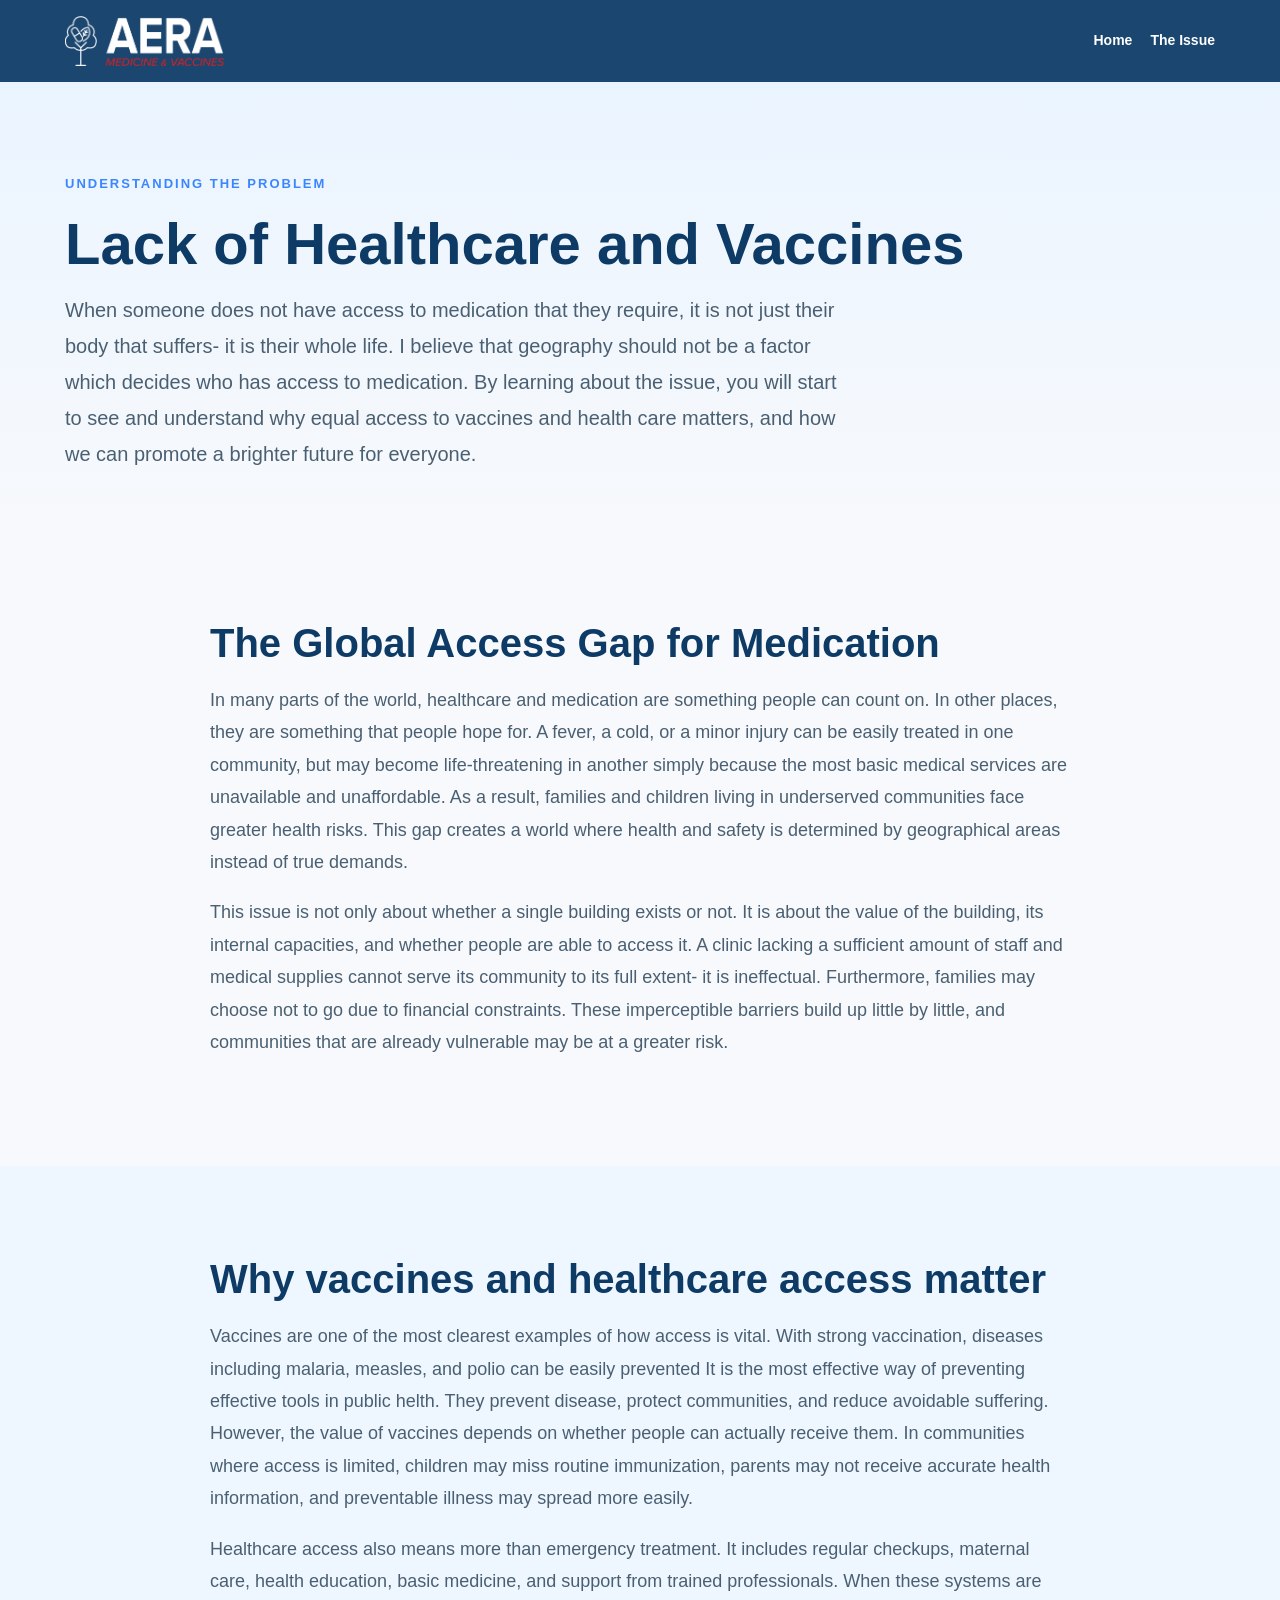
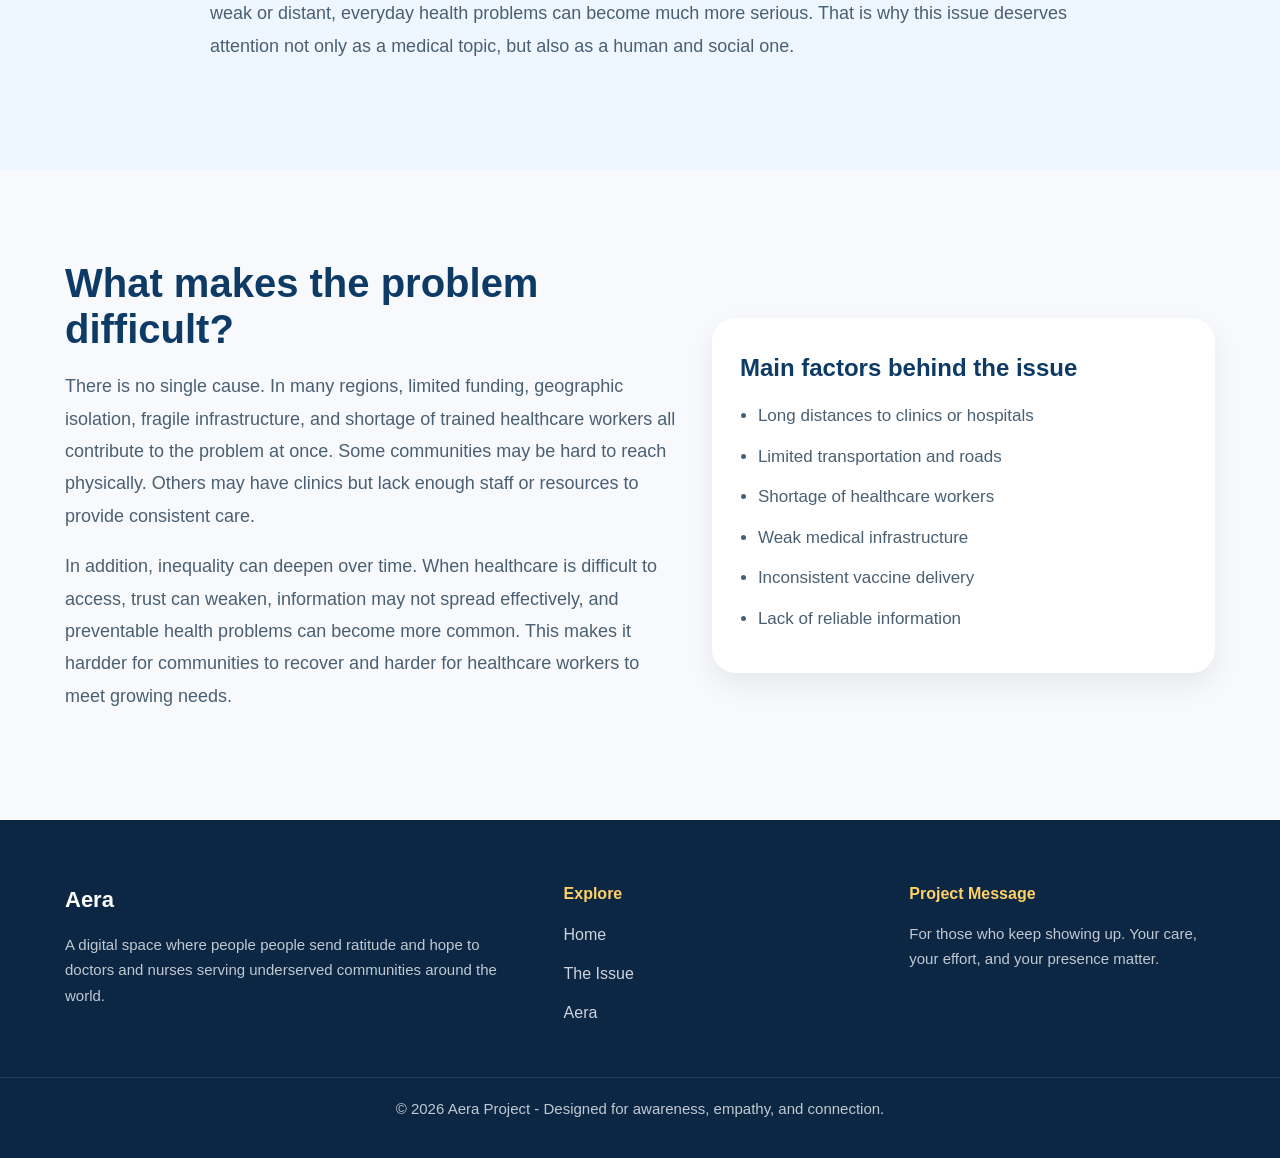
==== issue.html @ dda3987d "Add files via upload" ====
<html>
<head>
	<title>Aera | The Issue</title>
	<link rel="stylesheet" href="style.css"/>
</head>

<body>

<nav class="navbar">
	<div class="container nav-inner">
		<div class="logo">
			<img src="logo2.png" alt="logo" height="50" align="right">
		</div>
		<div class="nav-links">
			<a href="index.html">Home</a>
			<a href="issue.html">The Issue</a>
		</div>
	</div>
</nav>

<header class="page-header">
	<div class="container">
		<div class="eyebrow">Understanding the Problem</div>
		<h1>Lack of Healthcare and Vaccines</h1>
		<p class="page-subtitle">
			When someone does not have access to medication that they require, it is not just their body that suffers- it is their whole life. I believe that geography should not be a factor which decides who has access to medication. By learning about the issue, you will start to see and understand why equal access to vaccines and health care matters, and how we can promote a brighter future for everyone.
		</p>
	</div>
</header>

<section class="content-section">
	<div class="ontainer narrow">
		<h2>The Global Access Gap for Medication</h2>
		<p>
			In many parts of the world, healthcare and medication are something people can count on. In other places, they are something that people hope for. A fever, a cold, or a minor injury can be easily treated in one community, but may become life-threatening in another simply because the most basic medical services are unavailable and unaffordable. As a result, families and children living in underserved communities face greater health risks. This gap creates a world where health and safety is determined by geographical areas instead of true demands. 
		</p>
		<p>
			This issue is not only about whether a single building exists or not. It is about the value of the building, its internal capacities, and whether people are able to access it. A clinic lacking a sufficient amount of staff and medical supplies cannot serve its community to its full extent- it is ineffectual. Furthermore, families may choose not to go due to financial constraints. These imperceptible barriers build up little by little, and communities that are already vulnerable may be at a greater risk.
		</p>
	</div>
</section>

<section class="content-section alt-bg">
	<div class="container narrow">
		<h2> Why vaccines and healthcare access matter</h2>
		<p>
			Vaccines are one of the most clearest examples of how access is vital. With strong vaccination, diseases including malaria, measles, and polio can be easily prevented  It is the most effective way of preventing 

			effective tools in public helth. They prevent disease, protect communities, and reduce avoidable suffering. However, the value of vaccines depends on whether people can actually receive them. In communities where access is limited, children may miss routine immunization, parents may not receive accurate health information, and preventable illness may spread more easily.
		</p>
		<p>
			Healthcare access also means more than emergency treatment. It includes regular checkups, maternal care, health education, basic medicine, and support from trained professionals. When these systems are weak or distant, everyday health problems can become much more serious. That is why this issue deserves attention not only as a medical topic, but also as a human and social one. 
		</p>
	</div>
</section>

<section class="content-section">
	<div class="container two-column issue-grid">
		<div>
			<h2>What makes the problem difficult?</h2>
			<p>
				There is no single cause. In many regions, limited funding, geographic isolation, fragile infrastructure, and shortage of trained healthcare workers all contribute to the problem at once. Some communities may be hard to reach physically. Others may have clinics but lack enough staff or resources to provide consistent care. 
			</p>
			<p>
				In addition, inequality can deepen over time. When healthcare is difficult to access, trust can weaken, information may not spread effectively, and preventable health problems can become more common. This makes it hardder for communities to recover and harder for healthcare workers to meet growing needs. 
			</p>
		</div>

	<div class="info-card">
		<h3>Main factors behind the issue</h3>
		<ul>
			<li>Long distances to clinics or hospitals</li>
			<li>Limited transportation and roads</li>
			<li>Shortage of healthcare workers</li>
			<li>Weak medical infrastructure</li>
			<li>Inconsistent vaccine delivery</li>
			<li>Lack of reliable information</li>
		</ul>
	</div>
</div>
</section>


<footer class="footer">
	<div class="container footer-grid">

		<div class="footer-about">
			<h3>Aera</h3>
			<p>
				A digital space where people people send ratitude and hope to doctors and nurses serving underserved communities around the world.
			</p>
		</div>

		<div class="footer-links">
			<h4>Explore</h4>
			<ul>
				<li><a href="index.html">Home</a></li>
				<li><a href="issue.html">The Issue</a></li>
				<li><a href="#">Aera</a></li>
			</ul>
		</div>
		<div class="footer-message">
			<h4>Project Message</h4>
			<p>
				For those who keep showing up. 
				Your care, your effort, and your presence matter.
			</p>
		</div>
	</div>

	<div class="footer-bottom">
		<p>© 2026 Aera Project - Designed for awareness, empathy, and connection.</p>
	</div>
</footer>


</body>

</html>
---- style.css ----
* {
  box-sizing: border-box;
  margin: 0;
  padding: 0;
}

html {
  scroll-behavior: smooth;
}

body {
  font-family: Arial, sans-serif;
  background: #f7f9fc;
  color: #1f2d3d;
  line-height: 1.8;
}

a {
  text-decoration: none;
}

.container {
  width: min(1150px, 92%);
  margin: 0 auto;
}

.narrow {
  width: min(860px, 92%);
  margin: 0 auto;
}

.center-text {
  text-align: center;
}

/* NAV */
.navbar {
  position: sticky;
  top: 0;
  z-index: 1000;
  background: rgba(13, 59, 102, 0.94);
  backdrop-filter: blur(8px);
  padding: 16px 0;
}

.nav-inner {
  display: flex;
  justify-content: space-between;
  align-items: center;
  gap: 20px;
}

.logo {
  color: white;
  height: 50px;
  width: auto;
  font-size: 22px;
  font-weight: bold;
}

.nav-links {
  display: flex;
  flex-wrap: wrap;
  gap: 18px;
}

.nav-links a {
  color: white;
  font-size: 14px;
  font-weight: bold;
  transition: 0.3s;
}

.nav-links a:hover {
  color: #ffd166;
}

/* HERO */
.hero {
  position: relative;
  min-height: 100vh;
  background:
    linear-gradient(to bottom, rgba(13,59,102,0.58), rgba(13,59,102,0.84)),
    url("https://images.unsplash.com/photo-1501004318641-b39e6451bec6?auto=format&fit=crop&w=1600&q=80")
    center/cover no-repeat;
  display: flex;
  align-items: center;
  text-align: center;
  color: white;
}

.hero-overlay {
  position: absolute;
  inset: 0;
}

.hero-content {
  position: relative;
  z-index: 2;
  max-width: 820px;
  margin: 0 auto;
  padding: 40px 0;
}

.hero-tag,
.eyebrow {
  display: inline-block;
  margin-bottom: 18px;
  font-size: 13px;
  font-weight: bold;
  letter-spacing: 2px;
  text-transform: uppercase;
  color: #3a86ff;
}

.hero-tag {
  color: white;
  padding: 10px 18px;
  border-radius: 999px;
  background: rgba(255,255,255,0.14);
  border: 1px solid rgba(255,255,255,0.22);
}

.hero h1 {
  font-size: 50px;
  line-height: 1.02;
  margin-bottom: 22px;
}

.hero p {
  font-size: 15px;
  max-width: 760px;
  margin: 0 auto 28px;
  color: rgba(255,255,255,0.92);
}

.hero-buttons {
  display: flex;
  justify-content: center;
  flex-wrap: wrap;
  gap: 14px;
}

.hero-note {
  margin-top: 20px;
  font-size: 14px;
  color: rgba(255,255,255,0.8);
}

/* BUTTONS */
.btn {
  display: inline-block;
  padding: 15px 28px;
  border-radius: 999px;
  font-weight: bold;
  transition: 0.3s ease;
}

.btn-primary {
  background: #f4a261;
  color: white;
  box-shadow: 0 10px 24px rgba(244,162,97,0.28);
}

.btn-primary:hover {
  background: #e76f51;
  transform: translateY(-2px);
}

.btn-secondary {
  background: rgba(255,255,255,0.14);
  color: white;
  border: 1px solid rgba(255,255,255,0.22);
}

.btn-secondary:hover {
  background: rgba(255,255,255,0.2);
}

/* PAGE HEADER */
.page-header {
  padding: 90px 0 40px;
  background: linear-gradient(to bottom, #eaf4ff, #f7f9fc);
}

.page-header h1 {
  font-size: 58px;
  line-height: 1.08;
  color: #0d3b66;
  margin-bottom: 16px;
}

.page-subtitle {
  font-size: 20px;
  color: #4a6072;
  max-width: 780px;
}

/* SECTIONS */
section {
  padding: 90px 0;
}

h2 {
  font-size: 40px;
  color: #0d3b66;
  margin-bottom: 18px;
  line-height: 1.15;
}

p {
  font-size: 18px;
  color: #4a6072;
  margin-bottom: 18px;
}

.section-text {
  max-width: 780px;
  margin-bottom: 28px;
}

.alt-bg {
  background: #eef6ff;
}

/* LAYOUTS */
.two-column {
  display: grid;
  grid-template-columns: 1.1fr 0.9fr;
  gap: 32px;
  align-items: start;
}

.issue-grid {
  align-items: center;
}

/* CARDS */
.info-card {
  background: white;
  border-radius: 24px;
  padding: 28px;
  box-shadow: 0 12px 28px rgba(0,0,0,0.07);
}

.info-card h3 {
  color: #0d3b66;
  font-size: 24px;
  margin-bottom: 12px;
}

.info-card ul {
  padding-left: 18px;
}

.info-card li {
  color: #4a6072;
  margin-bottom: 10px;
  font-size: 17px;
}

/* PREVIEW */
.preview-section {
  background: linear-gradient(to bottom, #eef6ff, #f8fbff);
  text-align: center;
}

.closing-section {
  background: linear-gradient(to bottom, #f8fbff, #eaf4ff);
}

/* RESPONSIVE */
@media (max-width: 900px) {
  .two-column {
    grid-template-columns: 1fr;
  }

  .hero h1,
  .page-header h1 {
    font-size: 42px;
  }

  .hero p,
  .page-subtitle,
  p {
    font-size: 17px;
  }

  h2 {
    font-size: 32px;
  }

  .nav-inner {
    flex-direction: column;
    align-items: flex-start;
  }
}

.footer {
  background: #0b2744;
  color: rgba(255,255,255,0.85);
  padding-top: 60px;
}

.footer-grid {
  display: grid;
  grid-template-columns: 1.5fr 1fr 1fr;
  gap: 40px;
  padding-bottom: 40px;
}

.footer h3 {
  font-size: 22px;
  margin-bottom: 12px;
  color: white;
}

.footer h4 {
  font-size: 16px;
  margin-bottom: 12px;
  color: #ffd166;
}

.footer p {
  font-size: 15px;
  line-height: 1.7;
  color: rgba(255,255,255,0.75);
}

.footer-links ul {
  list-style: none;
}

.footer-links li {
  margin-bottom: 10px;
}

.footer-links a {
  color: rgba(255,255,255,0.8);
  text-decoration: none;
  transition: 0.3s;
}

.footer-links a:hover {
  color: #ffd166;
}

.footer-bottom {
  border-top: 1px solid rgba(255,255,255,0.1);
  text-align: center;
  padding: 18px 0;
  font-size: 13px;
  color: rgba(255,255,255,0.6);
}

/* WHY PAGE */
.why-header {
  background: linear-gradient(to bottom, #eaf4ff, #f7f9fc);
}

.map-tabs-section {
  background: linear-gradient(to bottom, #eef6ff, #f8fbff);
  padding: 90px 0;
}

.tabs {
  display: flex;
  gap: 14px;
  flex-wrap: wrap;
  margin-bottom: 28px;
}

.tab-button {
  border: none;
  padding: 14px 24px;
  border-radius: 999px;
  background: white;
  color: #0d3b66;
  font-weight: bold;
  cursor: pointer;
  box-shadow: 0 8px 18px rgba(0,0,0,0.07);
  transition: 0.3s;
}

.tab-button:hover {
  transform: translateY(-2px);
}

.tab-button.active {
  background: #0d3b66;
  color: white;
}

.tab-content {
  display: none;
}

.tab-content.active {
  display: block;
}

.map-layout {
  display: grid;
  grid-template-columns: 1.3fr 0.7fr;
  gap: 28px;
  align-items: stretch;
}

.map-card {
  position: relative;
  background: white;
  border-radius: 28px;
  padding: 24px;
  box-shadow: 0 14px 34px rgba(0,0,0,0.08);
}

.map-label {
  position: absolute;
  top: 42px;
  left: 42px;
  z-index: 5;
  background: rgba(255,255,255,0.94);
  color: #0d3b66;
  font-size: 13px;
  font-weight: bold;
  padding: 10px 14px;
  border-radius: 999px;
  box-shadow: 0 8px 18px rgba(0,0,0,0.08);
}

.world-map {
  position: relative;
  height: 540px;
  border-radius: 22px;
  background:
    url("https://upload.wikimedia.org/wikipedia/commons/8/80/World_map_-_low_resolution.svg")
    center/92% no-repeat,
    linear-gradient(to bottom, #ffffff, #f8fbff);
  overflow: hidden;
  border: 1px solid #e8f0f8;
}

.map-marker {
  position: absolute;
  width: 18px;
  height: 18px;
  border-radius: 50%;
  border: 3px solid white;
  box-shadow: 0 0 0 12px rgba(0,0,0,0.06);
}

.map-marker.red {
  background: #e76f51;
}

.map-marker.orange {
  background: #f4a261;
}

.map-marker.blue {
  background: #3a86ff;
}

.map-marker.green {
  background: #43aa8b;
}

.nigeria { top: 50%; left: 46%; }
.india { top: 46%; left: 67%; }
.pakistan { top: 43%; left: 63%; }
.ethiopia { top: 53%; left: 54%; }
.somalia { top: 55%; left: 57%; }
.drc { top: 58%; left: 49%; }
.angola { top: 63%; left: 47%; }

.map-info-panel {
  background: white;
  border-radius: 28px;
  padding: 30px;
  box-shadow: 0 14px 34px rgba(0,0,0,0.08);
}

.map-info-panel h3 {
  color: #0d3b66;
  font-size: 28px;
  margin-bottom: 14px;
}

.map-info-panel h4 {
  color: #0d3b66;
  font-size: 20px;
  margin: 24px 0 10px;
}

.map-info-panel p {
  font-size: 16px;
  color: #4a6072;
  margin-bottom: 12px;
}

.legend-box {
  background: #f7fbff;
  border: 1px solid #e3edf8;
  border-radius: 18px;
  padding: 16px;
  display: grid;
  gap: 10px;
  margin-top: 18px;
}

.legend-box div {
  display: flex;
  align-items: center;
  gap: 10px;
  color: #4a6072;
  font-size: 14px;
  font-weight: bold;
}

.legend-dot {
  width: 14px;
  height: 14px;
  border-radius: 50%;
  display: inline-block;
}

.legend-dot.red {
  background: #e76f51;
}

.legend-dot.orange {
  background: #f4a261;
}

.legend-dot.blue {
  background: #3a86ff;
}

.legend-dot.green {
  background: #43aa8b;
}



@media (max-width: 900px) {
  .map-layout,
  .footer-grid {
    grid-template-columns: 1fr;
  }

  .world-map {
    height: 360px;
    background-size: 96%;
  }

  .map-label {
    top: 36px;
    left: 36px;
  }

  .map-marker {
    width: 14px;
    height: 14px;
    border-width: 2px;
  }
}
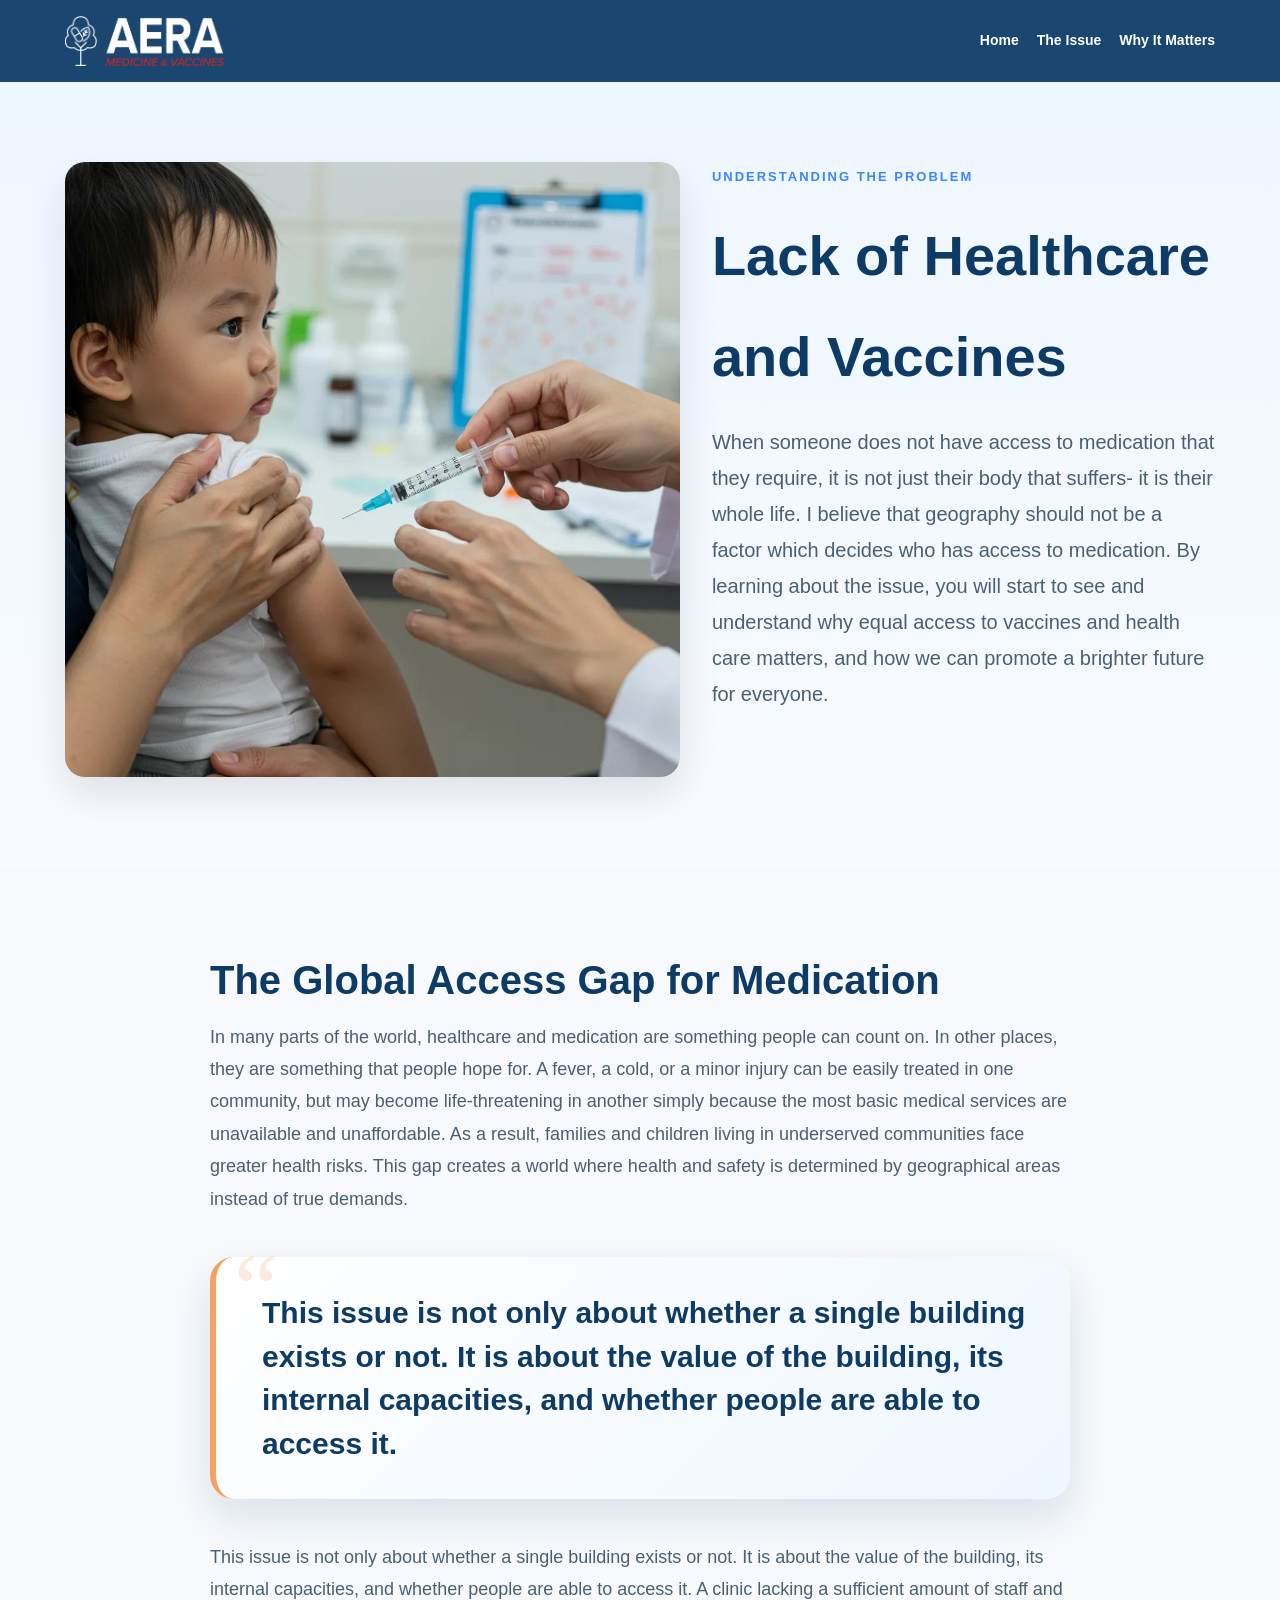
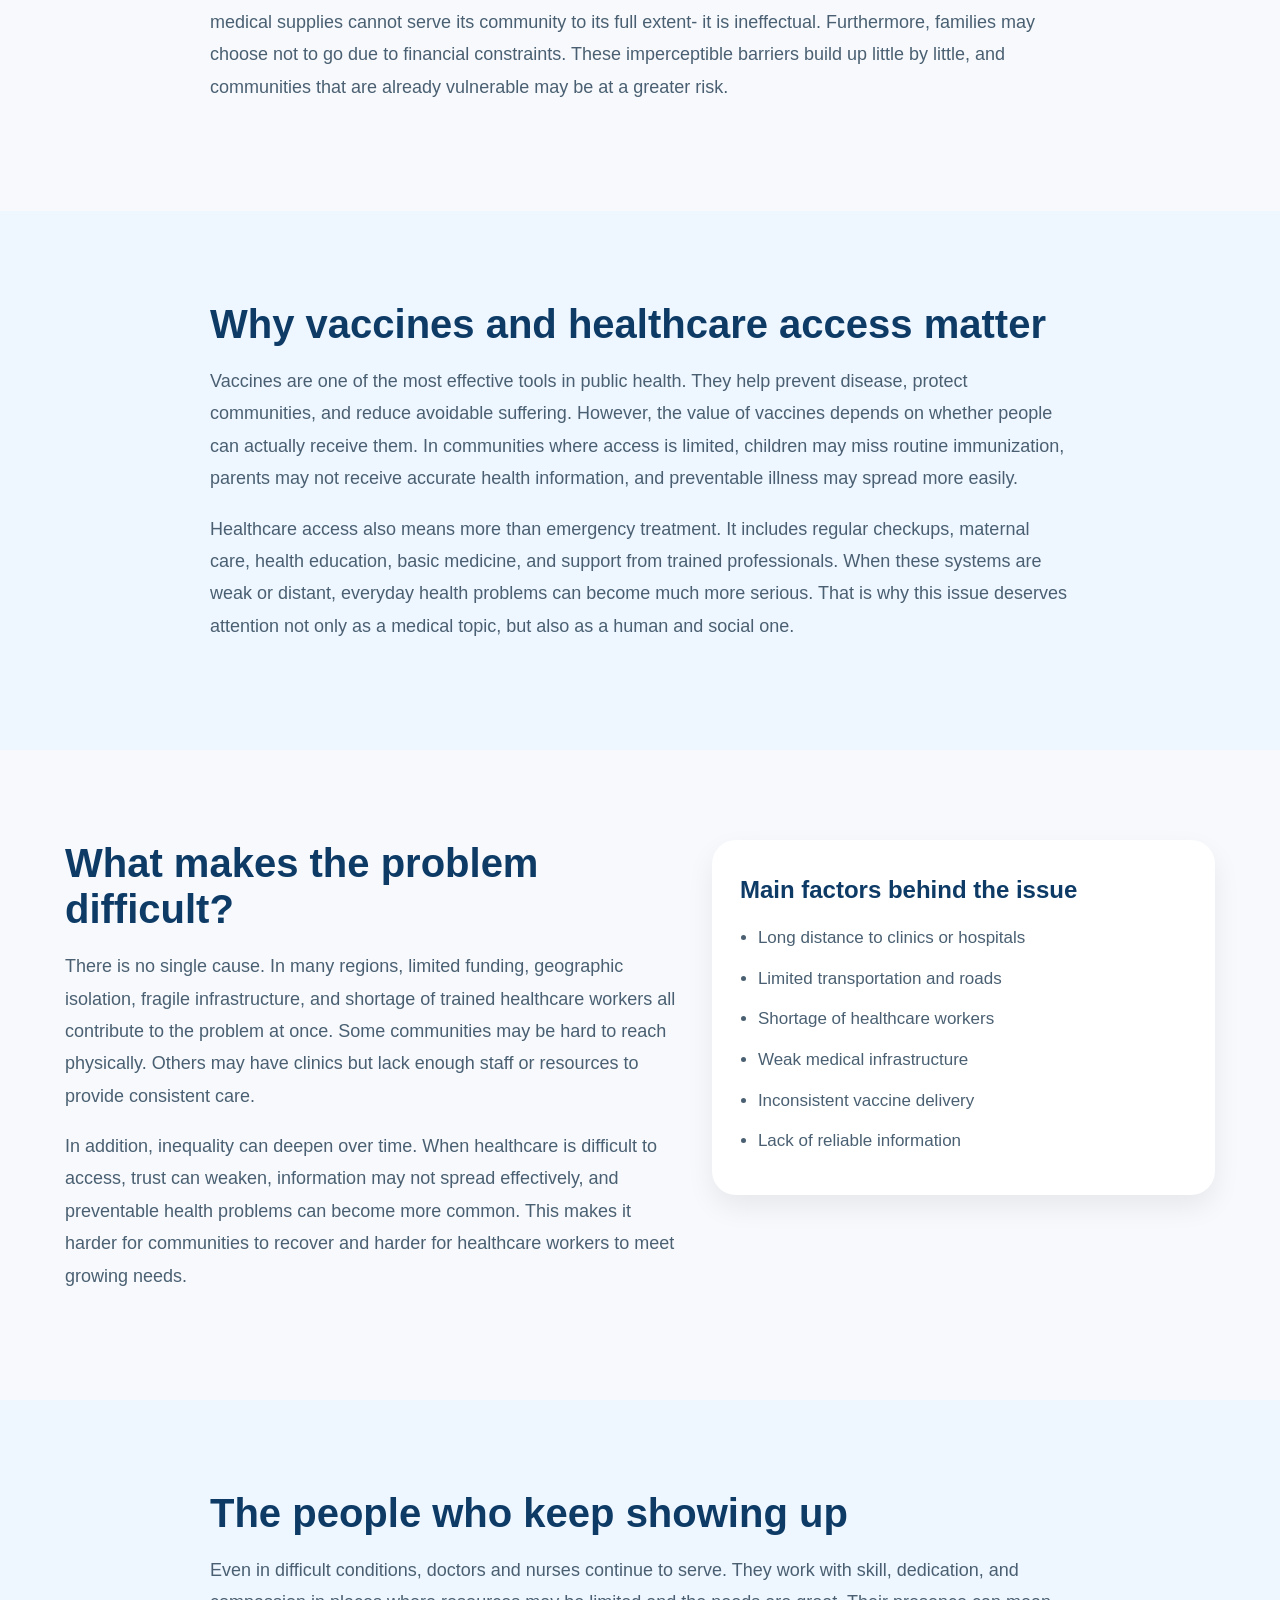
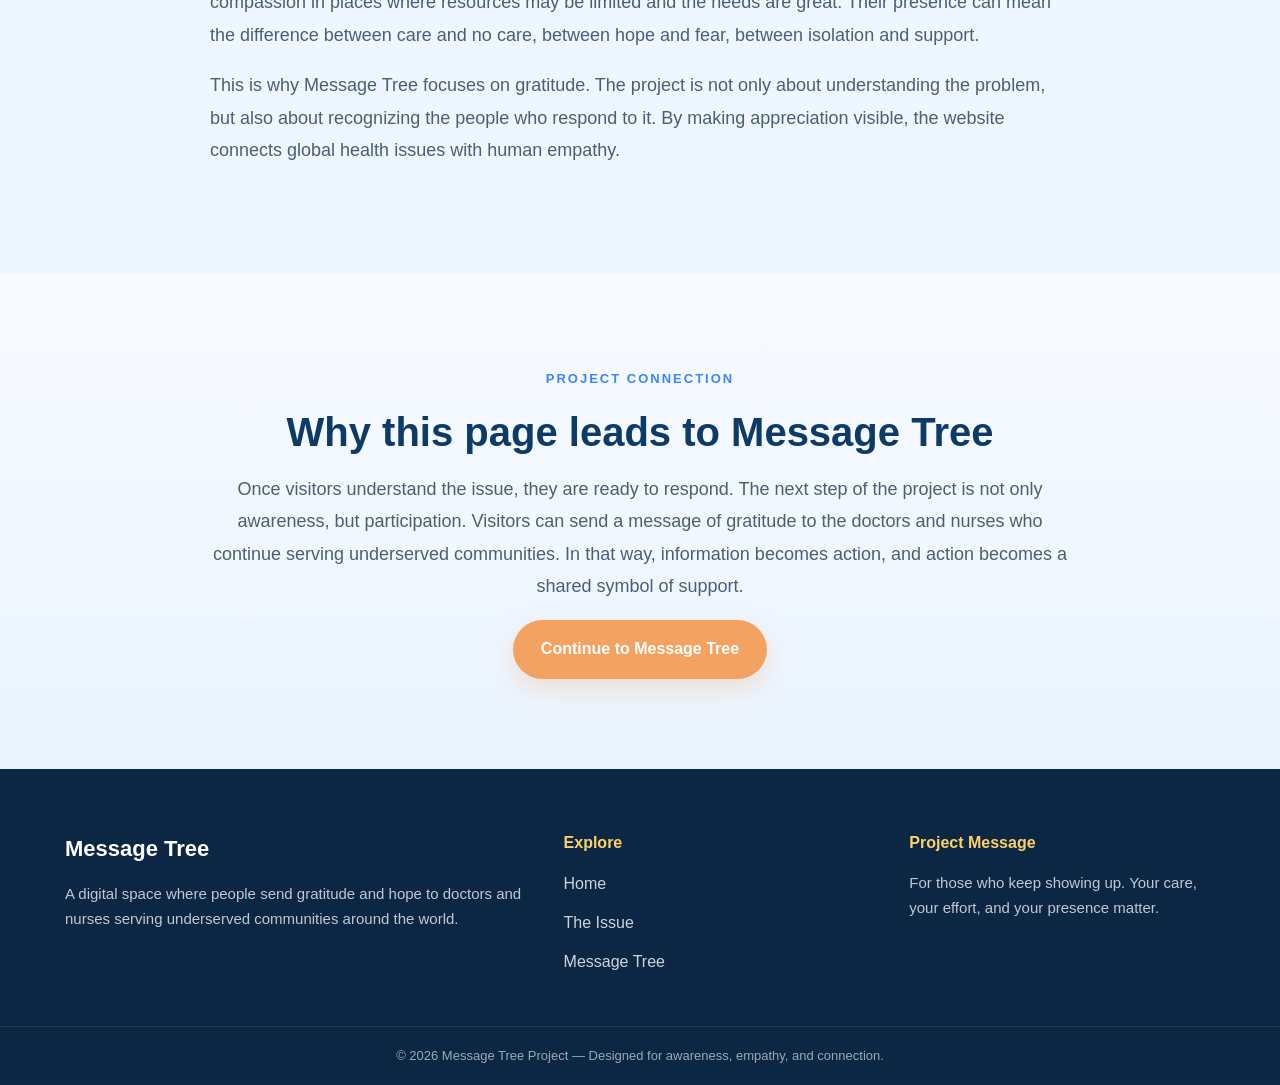
==== commit 0a935d03: "Add files via upload" ====
--- a/issue.html
+++ b/issue.html
@@ -1,123 +1,193 @@
-<html>
+<!DOCTYPE html>
+<html lang="en">
 <head>
-	<title>Aera | The Issue</title>
-	<link rel="stylesheet" href="style.css"/>
+  <meta charset="UTF-8" />
+  <meta name="viewport" content="width=device-width, initial-scale=1.0" />
+  <title>Message Tree | The Issue</title>
+  <link rel="stylesheet" href="style.css" />
 </head>
-
 <body>
 
-<nav class="navbar">
-	<div class="container nav-inner">
-		<div class="logo">
-			<img src="logo2.png" alt="logo" height="50" align="right">
-		</div>
-		<div class="nav-links">
-			<a href="index.html">Home</a>
-			<a href="issue.html">The Issue</a>
-		</div>
-	</div>
-</nav>
+  <nav class="navbar">
+    <div class="container nav-inner">
+      <div class="logo">
+        <img src="logo2.png" alt="logo" height="50" align="right">
+      </div>
+      <div class="nav-links">
+        <a href="index.html">Home</a>
+        <a href="issue.html">The Issue</a>
+        <a href="why.html">Why It Matters</a>
+      </div>
+    </div>
+  </nav>
 
-<header class="page-header">
-	<div class="container">
-		<div class="eyebrow">Understanding the Problem</div>
-		<h1>Lack of Healthcare and Vaccines</h1>
-		<p class="page-subtitle">
-			When someone does not have access to medication that they require, it is not just their body that suffers- it is their whole life. I believe that geography should not be a factor which decides who has access to medication. By learning about the issue, you will start to see and understand why equal access to vaccines and health care matters, and how we can promote a brighter future for everyone.
-		</p>
-	</div>
-</header>
+  <header>
+   <div class="issue-hero">
+  <div class="container two-column">
 
-<section class="content-section">
-	<div class="ontainer narrow">
-		<h2>The Global Access Gap for Medication</h2>
-		<p>
-			In many parts of the world, healthcare and medication are something people can count on. In other places, they are something that people hope for. A fever, a cold, or a minor injury can be easily treated in one community, but may become life-threatening in another simply because the most basic medical services are unavailable and unaffordable. As a result, families and children living in underserved communities face greater health risks. This gap creates a world where health and safety is determined by geographical areas instead of true demands. 
-		</p>
-		<p>
-			This issue is not only about whether a single building exists or not. It is about the value of the building, its internal capacities, and whether people are able to access it. A clinic lacking a sufficient amount of staff and medical supplies cannot serve its community to its full extent- it is ineffectual. Furthermore, families may choose not to go due to financial constraints. These imperceptible barriers build up little by little, and communities that are already vulnerable may be at a greater risk.
-		</p>
-	</div>
-</section>
+    <!-- LEFT: Image -->
+    <div class="issue-image">
+      <img src="img1.jpg" alt="Healthcare access" />
+    </div>
 
-<section class="content-section alt-bg">
-	<div class="container narrow">
-		<h2> Why vaccines and healthcare access matter</h2>
-		<p>
-			Vaccines are one of the most clearest examples of how access is vital. With strong vaccination, diseases including malaria, measles, and polio can be easily prevented  It is the most effective way of preventing 
+    <!-- RIGHT: Text -->
+    <div class="issue-text">
+      <div class="eyebrow">Understanding the Problem</div>
+      <h1>Lack of Healthcare and Vaccines</h1>
+      <p class="page-subtitle">
+        When someone does not have access to medication that they require, it is not just their body that suffers- it is their whole life. I believe that geography should not be a factor which decides who has access to medication. By learning about the issue, you will start to see and understand why equal access to vaccines and health care matters, and how we can promote a brighter future for everyone.
+      </p>
+    </div>
 
-			effective tools in public helth. They prevent disease, protect communities, and reduce avoidable suffering. However, the value of vaccines depends on whether people can actually receive them. In communities where access is limited, children may miss routine immunization, parents may not receive accurate health information, and preventable illness may spread more easily.
-		</p>
-		<p>
-			Healthcare access also means more than emergency treatment. It includes regular checkups, maternal care, health education, basic medicine, and support from trained professionals. When these systems are weak or distant, everyday health problems can become much more serious. That is why this issue deserves attention not only as a medical topic, but also as a human and social one. 
-		</p>
-	</div>
-</section>
+  </div>
+</div>
+  </header>
 
-<section class="content-section">
-	<div class="container two-column issue-grid">
-		<div>
-			<h2>What makes the problem difficult?</h2>
-			<p>
-				There is no single cause. In many regions, limited funding, geographic isolation, fragile infrastructure, and shortage of trained healthcare workers all contribute to the problem at once. Some communities may be hard to reach physically. Others may have clinics but lack enough staff or resources to provide consistent care. 
-			</p>
-			<p>
-				In addition, inequality can deepen over time. When healthcare is difficult to access, trust can weaken, information may not spread effectively, and preventable health problems can become more common. This makes it hardder for communities to recover and harder for healthcare workers to meet growing needs. 
-			</p>
-		</div>
+  <section class="content-section">
+    <div class="container narrow">
+      <h2>The Global Access Gap for Medication</h2>
+    <p>
+      In many parts of the world, healthcare and medication are something people can count on. In other places, they are something that people hope for. A fever, a cold, or a minor injury can be easily treated in one community, but may become life-threatening in another simply because the most basic medical services are unavailable and unaffordable. As a result, families and children living in underserved communities face greater health risks. This gap creates a world where health and safety is determined by geographical areas instead of true demands. 
+    </p>
 
-	<div class="info-card">
-		<h3>Main factors behind the issue</h3>
-		<ul>
-			<li>Long distances to clinics or hospitals</li>
-			<li>Limited transportation and roads</li>
-			<li>Shortage of healthcare workers</li>
-			<li>Weak medical infrastructure</li>
-			<li>Inconsistent vaccine delivery</li>
-			<li>Lack of reliable information</li>
-		</ul>
-	</div>
-</div>
-</section>
+      <blockquote class="pull-quote">
+      <span class="quote-mark">“</span>
+      <p>
+        This issue is not only about whether a single building exists or not. It is about the value of the building, its internal capacities, and whether people are able to access it. 
+      </p>
+    </blockquote>
 
+    <p>
+      This issue is not only about whether a single building exists or not. It is about the value of the building, its internal capacities, and whether people are able to access it. A clinic lacking a sufficient amount of staff and medical supplies cannot serve its community to its full extent- it is ineffectual. Furthermore, families may choose not to go due to financial constraints. These imperceptible barriers build up little by little, and communities that are already vulnerable may be at a greater risk.
+    </p>
+    </div>
+  </section>
+
+  <section class="content-section alt-bg">
+    <div class="container narrow">
+      <h2>Why vaccines and healthcare access matter</h2>
+      <p>
+        Vaccines are one of the most effective tools in public health. They
+        help prevent disease, protect communities, and reduce avoidable
+        suffering. However, the value of vaccines depends on whether people
+        can actually receive them. In communities where access is limited,
+        children may miss routine immunization, parents may not receive
+        accurate health information, and preventable illness may spread more
+        easily.
+      </p>
+      <p>
+        Healthcare access also means more than emergency treatment. It includes
+        regular checkups, maternal care, health education, basic medicine,
+        and support from trained professionals. When these systems are weak
+        or distant, everyday health problems can become much more serious.
+        That is why this issue deserves attention not only as a medical topic,
+        but also as a human and social one.
+      </p>
+    </div>
+  </section>
+
+  <section class="content-section">
+    <div class="container two-column issue-grid">
+      <div>
+        <h2>What makes the problem difficult?</h2>
+        <p>
+          There is no single cause. In many regions, limited funding,
+          geographic isolation, fragile infrastructure, and shortage of
+          trained healthcare workers all contribute to the problem at once.
+          Some communities may be hard to reach physically. Others may have
+          clinics but lack enough staff or resources to provide consistent care.
+        </p>
+        <p>
+          In addition, inequality can deepen over time. When healthcare is
+          difficult to access, trust can weaken, information may not spread
+          effectively, and preventable health problems can become more common.
+          This makes it harder for communities to recover and harder for
+          healthcare workers to meet growing needs.
+        </p>
+      </div>
+
+      <div class="info-card">
+        <h3>Main factors behind the issue</h3>
+        <ul>
+          <li>Long distance to clinics or hospitals</li>
+          <li>Limited transportation and roads</li>
+          <li>Shortage of healthcare workers</li>
+          <li>Weak medical infrastructure</li>
+          <li>Inconsistent vaccine delivery</li>
+          <li>Lack of reliable information</li>
+        </ul>
+      </div>
+    </div>
+  </section>
+
+  <section class="content-section alt-bg">
+    <div class="container narrow">
+      <h2>The people who keep showing up</h2>
+      <p>
+        Even in difficult conditions, doctors and nurses continue to serve.
+        They work with skill, dedication, and compassion in places where
+        resources may be limited and the needs are great. Their presence can
+        mean the difference between care and no care, between hope and fear,
+        between isolation and support.
+      </p>
+      <p>
+        This is why Message Tree focuses on gratitude. The project is not only
+        about understanding the problem, but also about recognizing the people
+        who respond to it. By making appreciation visible, the website connects
+        global health issues with human empathy.
+      </p>
+    </div>
+  </section>
+
+  <section class="content-section closing-section">
+    <div class="container narrow center-text">
+      <div class="eyebrow">Project Connection</div>
+      <h2>Why this page leads to Message Tree</h2>
+      <p>
+        Once visitors understand the issue, they are ready to respond. The next
+        step of the project is not only awareness, but participation. Visitors
+        can send a message of gratitude to the doctors and nurses who continue
+        serving underserved communities. In that way, information becomes action,
+        and action becomes a shared symbol of support.
+      </p>
+      <a href="#" class="btn btn-primary">Continue to Message Tree</a>
+    </div>
+  </section>
 
 <footer class="footer">
-	<div class="container footer-grid">
+  <div class="container footer-grid">
 
-		<div class="footer-about">
-			<h3>Aera</h3>
-			<p>
-				A digital space where people people send ratitude and hope to doctors and nurses serving underserved communities around the world.
-			</p>
-		</div>
+    <div class="footer-about">
+      <h3>Message Tree</h3>
+      <p>
+        A digital space where people send gratitude and hope to doctors and nurses
+        serving underserved communities around the world.
+      </p>
+    </div>
 
-		<div class="footer-links">
-			<h4>Explore</h4>
-			<ul>
-				<li><a href="index.html">Home</a></li>
-				<li><a href="issue.html">The Issue</a></li>
-				<li><a href="#">Aera</a></li>
-			</ul>
-		</div>
-		<div class="footer-message">
-			<h4>Project Message</h4>
-			<p>
-				For those who keep showing up. 
-				Your care, your effort, and your presence matter.
-			</p>
-		</div>
-	</div>
+    <div class="footer-links">
+      <h4>Explore</h4>
+      <ul>
+        <li><a href="index.html">Home</a></li>
+        <li><a href="issue.html">The Issue</a></li>
+        <li><a href="#">Message Tree</a></li>
+      </ul>
+    </div>
 
-	<div class="footer-bottom">
-		<p>© 2026 Aera Project - Designed for awareness, empathy, and connection.</p>
-	</div>
+    <div class="footer-message">
+      <h4>Project Message</h4>
+      <p>
+        For those who keep showing up.  
+        Your care, your effort, and your presence matter.
+      </p>
+    </div>
+
+  </div>
+
+  <div class="footer-bottom">
+    <p>© 2026 Message Tree Project — Designed for awareness, empathy, and connection.</p>
+  </div>
 </footer>
 
-
 </body>
-
-</html>
-
-
-
-
+</html>
--- a/style.css
+++ b/style.css
@@ -52,10 +52,13 @@
 
 .logo {
   color: white;
+  font-size: 22px;
+  font-weight: bold;
+}
+
+.logo-img {
   height: 50px;
-  width: auto;
-  font-size: 22px;
-  font-weight: bold;
+  display: block;
 }
 
 .nav-links {
@@ -75,14 +78,21 @@
   color: #ffd166;
 }
 
-/* HERO */
+/* HERO / PAGE HEADER */
 .hero {
   position: relative;
   min-height: 100vh;
   background:
-    linear-gradient(to bottom, rgba(13,59,102,0.58), rgba(13,59,102,0.84)),
+    linear-gradient(
+      to bottom,
+      rgba(13,59,102,0.6) 0%,
+      rgba(13,59,102,0.4) 40%,
+      rgba(238,246,255,0.85) 85%,
+      #eef6ff 100%
+    ),
     url("https://images.unsplash.com/photo-1501004318641-b39e6451bec6?auto=format&fit=crop&w=1600&q=80")
     center/cover no-repeat;
+
   display: flex;
   align-items: center;
   text-align: center;
@@ -122,13 +132,13 @@
 }
 
 .hero h1 {
-  font-size: 50px;
+  font-size: 72px;
   line-height: 1.02;
   margin-bottom: 22px;
 }
 
 .hero p {
-  font-size: 15px;
+  font-size: 22px;
   max-width: 760px;
   margin: 0 auto 28px;
   color: rgba(255,255,255,0.92);
@@ -147,6 +157,28 @@
   color: rgba(255,255,255,0.8);
 }
 
+.page-header {
+  padding: 90px 0 40px;
+  background: linear-gradient(to bottom, #eaf4ff, #f7f9fc);
+}
+
+.page-header h1 {
+  font-size: 58px;
+  line-height: 1.08;
+  color: #0d3b66;
+  margin-bottom: 16px;
+}
+
+.page-subtitle {
+  font-size: 20px;
+  color: #4a6072;
+  max-width: 780px;
+}
+
+.why-hero {
+  background: linear-gradient(to bottom, #eaf4ff, #f7f9fc);
+}
+
 /* BUTTONS */
 .btn {
   display: inline-block;
@@ -177,26 +209,82 @@
   background: rgba(255,255,255,0.2);
 }
 
-/* PAGE HEADER */
-.page-header {
-  padding: 90px 0 40px;
-  background: linear-gradient(to bottom, #eaf4ff, #f7f9fc);
-}
-
-.page-header h1 {
-  font-size: 58px;
-  line-height: 1.08;
+
+.issue-hero {
+  padding: 80px 0;
+  background: linear-gradient(to bottom, #eef6ff, #f8fbff);
+}
+
+.two-column {
+  display: grid;
+  grid-template-columns: 1fr 1fr;
+  gap: 50px;
+  align-items: center;
+}
+
+/* IMAGE */
+.issue-image img {
+  width: 100%;
+  border-radius: 20px;
+  box-shadow: 0 18px 40px rgba(0,0,0,0.1);
+}
+
+/* TEXT */
+.issue-text h1 {
+  font-size: 56px;
   color: #0d3b66;
   margin-bottom: 16px;
 }
 
-.page-subtitle {
+.issue-text .page-subtitle {
   font-size: 20px;
   color: #4a6072;
-  max-width: 780px;
-}
-
-/* SECTIONS */
+}
+
+
+/*Quotation*/
+
+.pull-quote {
+  position: relative;
+  margin: 42px 0;
+  padding: 34px 38px 34px 46px;
+  background: linear-gradient(135deg, #ffffff, #eef6ff);
+  border-left: 6px solid #f4a261;
+  border-radius: 24px;
+  box-shadow: 0 18px 40px rgba(13, 59, 102, 0.12);
+}
+
+.pull-quote p {
+  position: relative;
+  z-index: 2;
+  margin: 0;
+  font-size: 30px;
+  line-height: 1.45;
+  font-weight: bold;
+  color: #0d3b66;
+}
+
+.quote-mark {
+  position: absolute;
+  top: -18px;
+  left: 18px;
+  font-size: 100px;
+  line-height: 1;
+  color: rgba(244, 162, 97, 0.22);
+  font-family: Georgia, serif;
+}
+
+@media (max-width: 900px) {
+  .pull-quote {
+    padding: 28px;
+  }
+
+  .pull-quote p {
+    font-size: 24px;
+  }
+}
+
+/* BASIC SECTIONS */
 section {
   padding: 90px 0;
 }
@@ -215,7 +303,7 @@
 }
 
 .section-text {
-  max-width: 780px;
+  max-width: 1150px;
   margin-bottom: 28px;
 }
 
@@ -223,7 +311,6 @@
   background: #eef6ff;
 }
 
-/* LAYOUTS */
 .two-column {
   display: grid;
   grid-template-columns: 1.1fr 0.9fr;
@@ -231,11 +318,6 @@
   align-items: start;
 }
 
-.issue-grid {
-  align-items: center;
-}
-
-/* CARDS */
 .info-card {
   background: white;
   border-radius: 24px;
@@ -259,7 +341,6 @@
   font-size: 17px;
 }
 
-/* PREVIEW */
 .preview-section {
   background: linear-gradient(to bottom, #eef6ff, #f8fbff);
   text-align: center;
@@ -269,117 +350,50 @@
   background: linear-gradient(to bottom, #f8fbff, #eaf4ff);
 }
 
-/* RESPONSIVE */
-@media (max-width: 900px) {
-  .two-column {
-    grid-template-columns: 1fr;
-  }
-
-  .hero h1,
-  .page-header h1 {
-    font-size: 42px;
-  }
-
-  .hero p,
-  .page-subtitle,
-  p {
-    font-size: 17px;
-  }
-
-  h2 {
-    font-size: 32px;
-  }
-
-  .nav-inner {
-    flex-direction: column;
-    align-items: flex-start;
-  }
-}
-
-.footer {
-  background: #0b2744;
-  color: rgba(255,255,255,0.85);
-  padding-top: 60px;
-}
-
-.footer-grid {
-  display: grid;
-  grid-template-columns: 1.5fr 1fr 1fr;
-  gap: 40px;
-  padding-bottom: 40px;
-}
-
-.footer h3 {
-  font-size: 22px;
-  margin-bottom: 12px;
-  color: white;
-}
-
-.footer h4 {
-  font-size: 16px;
-  margin-bottom: 12px;
-  color: #ffd166;
-}
-
-.footer p {
-  font-size: 15px;
-  line-height: 1.7;
-  color: rgba(255,255,255,0.75);
-}
-
-.footer-links ul {
-  list-style: none;
-}
-
-.footer-links li {
-  margin-bottom: 10px;
-}
-
-.footer-links a {
-  color: rgba(255,255,255,0.8);
-  text-decoration: none;
-  transition: 0.3s;
-}
-
-.footer-links a:hover {
-  color: #ffd166;
-}
-
-.footer-bottom {
-  border-top: 1px solid rgba(255,255,255,0.1);
-  text-align: center;
-  padding: 18px 0;
-  font-size: 13px;
-  color: rgba(255,255,255,0.6);
-}
-
-/* WHY PAGE */
-.why-header {
-  background: linear-gradient(to bottom, #eaf4ff, #f7f9fc);
+/* COMPARISON PAGE */
+.comparison-page {
+  padding: 70px 0 100px;
+  background: #f7f9fc;
+}
+
+.comparison-intro {
+  max-width: 850px;
+  margin-bottom: 45px;
+}
+
+.comparison-intro h2 {
+  font-size: 42px;
+  color: #0d3b66;
+  margin-bottom: 14px;
+}
+
+.comparison-intro p {
+  font-size: 18px;
+  color: #4a6072;
 }
 
 .map-tabs-section {
+  padding: 70px 0 100px;
   background: linear-gradient(to bottom, #eef6ff, #f8fbff);
-  padding: 90px 0;
 }
 
 .tabs {
   display: flex;
-  gap: 14px;
   flex-wrap: wrap;
+  gap: 12px;
   margin-bottom: 28px;
 }
 
 .tab-button {
   border: none;
-  padding: 14px 24px;
+  padding: 14px 22px;
   border-radius: 999px;
   background: white;
   color: #0d3b66;
   font-weight: bold;
   cursor: pointer;
   box-shadow: 0 8px 18px rgba(0,0,0,0.07);
-  transition: 0.3s;
+  transition: 0.25s ease;
 }
 
 .tab-button:hover {
@@ -391,79 +405,142 @@
   color: white;
 }
 
-.tab-content {
+.tab-panel {
   display: none;
 }
 
-.tab-content.active {
+.tab-panel.active {
   display: block;
 }
 
-.map-layout {
-  display: grid;
-  grid-template-columns: 1.3fr 0.7fr;
-  gap: 28px;
-  align-items: stretch;
-}
-
-.map-card {
-  position: relative;
+.panel-card {
   background: white;
   border-radius: 28px;
-  padding: 24px;
   box-shadow: 0 14px 34px rgba(0,0,0,0.08);
-}
-
-.map-label {
+  padding: 28px;
+}
+
+.panel-head {
+  display: grid;
+  grid-template-columns: 1fr 280px;
+  gap: 24px;
+  margin-bottom: 24px;
+  align-items: start;
+}
+
+.panel-head h2 {
+  font-size: 34px;
+  color: #0d3b66;
+  margin-bottom: 10px;
+}
+
+.panel-head p {
+  font-size: 17px;
+  color: #4a6072;
+}
+
+.summary-box {
+  background: #f7fbff;
+  border: 1px solid #e3edf8;
+  border-radius: 20px;
+  padding: 18px;
+}
+
+.summary-box h3 {
+  color: #0d3b66;
+  font-size: 16px;
+  margin-bottom: 8px;
+}
+
+.summary-box p {
+  font-size: 15px;
+  color: #4a6072;
+  margin: 0;
+}
+
+.visible-map-box {
+  position: relative;
+  width: 100%;
+  min-height: 610px;
+  border-radius: 26px;
+  overflow: hidden;
+  background-color: #ffffff;
+  background-image:
+    linear-gradient(to bottom, rgba(255,255,255,0.35), rgba(248,251,255,0.85)),
+    url("https://upload.wikimedia.org/wikipedia/commons/8/80/World_map_-_low_resolution.svg");
+  background-size: 92%;
+  background-repeat: no-repeat;
+  background-position: center;
+  border: 1px solid #e8f0f8;
+  box-shadow: inset 0 0 0 1px rgba(255,255,255,0.6);
+}
+
+.map-title-chip {
   position: absolute;
-  top: 42px;
-  left: 42px;
-  z-index: 5;
-  background: rgba(255,255,255,0.94);
+  top: 22px;
+  left: 22px;
+  z-index: 10;
+  background: rgba(255,255,255,0.96);
   color: #0d3b66;
   font-size: 13px;
   font-weight: bold;
-  padding: 10px 14px;
+  padding: 10px 15px;
   border-radius: 999px;
   box-shadow: 0 8px 18px rgba(0,0,0,0.08);
 }
 
-.world-map {
-  position: relative;
-  height: 540px;
-  border-radius: 22px;
-  background:
-    url("https://upload.wikimedia.org/wikipedia/commons/8/80/World_map_-_low_resolution.svg")
-    center/92% no-repeat,
-    linear-gradient(to bottom, #ffffff, #f8fbff);
-  overflow: hidden;
-  border: 1px solid #e8f0f8;
-}
-
-.map-marker {
+.marker {
   position: absolute;
-  width: 18px;
-  height: 18px;
+  width: 22px;
+  height: 22px;
   border-radius: 50%;
-  border: 3px solid white;
-  box-shadow: 0 0 0 12px rgba(0,0,0,0.06);
-}
-
-.map-marker.red {
-  background: #e76f51;
-}
-
-.map-marker.orange {
-  background: #f4a261;
-}
-
-.map-marker.blue {
-  background: #3a86ff;
-}
-
-.map-marker.green {
-  background: #43aa8b;
-}
+  border: 4px solid white;
+  z-index: 8;
+  transform: translate(-50%, -50%);
+  box-shadow: 0 10px 22px rgba(0,0,0,0.16);
+  cursor: pointer;
+}
+
+.marker::after {
+  content: "";
+  position: absolute;
+  inset: -10px;
+  border-radius: 50%;
+  opacity: 0.28;
+  animation: pulse 2s infinite;
+}
+
+.marker span {
+  position: absolute;
+  left: 50%;
+  top: -40px;
+  transform: translateX(-50%);
+  background: rgba(13,59,102,0.94);
+  color: white;
+  padding: 7px 11px;
+  border-radius: 999px;
+  font-size: 11px;
+  font-weight: bold;
+  white-space: nowrap;
+  opacity: 0;
+  transition: 0.25s ease;
+}
+
+.marker:hover span {
+  opacity: 1;
+}
+
+.marker.severe { background: #e76f51; }
+.marker.severe::after { background: #e76f51; }
+
+.marker.high { background: #f4a261; }
+.marker.high::after { background: #f4a261; }
+
+.marker.doctor { background: #3a86ff; }
+.marker.doctor::after { background: #3a86ff; }
+
+.marker.nurse { background: #43aa8b; }
+.marker.nurse::after { background: #43aa8b; }
 
 .nigeria { top: 50%; left: 46%; }
 .india { top: 46%; left: 67%; }
@@ -473,42 +550,20 @@
 .drc { top: 58%; left: 49%; }
 .angola { top: 63%; left: 47%; }
 
-.map-info-panel {
-  background: white;
-  border-radius: 28px;
-  padding: 30px;
-  box-shadow: 0 14px 34px rgba(0,0,0,0.08);
-}
-
-.map-info-panel h3 {
-  color: #0d3b66;
-  font-size: 28px;
-  margin-bottom: 14px;
-}
-
-.map-info-panel h4 {
-  color: #0d3b66;
-  font-size: 20px;
-  margin: 24px 0 10px;
-}
-
-.map-info-panel p {
-  font-size: 16px;
-  color: #4a6072;
-  margin-bottom: 12px;
-}
-
-.legend-box {
-  background: #f7fbff;
-  border: 1px solid #e3edf8;
-  border-radius: 18px;
-  padding: 16px;
+.map-legend {
+  position: absolute;
+  left: 22px;
+  bottom: 22px;
+  z-index: 10;
   display: grid;
   gap: 10px;
-  margin-top: 18px;
-}
-
-.legend-box div {
+  background: rgba(255,255,255,0.96);
+  border-radius: 18px;
+  padding: 14px 16px;
+  box-shadow: 0 8px 18px rgba(0,0,0,0.08);
+}
+
+.map-legend div {
   display: flex;
   align-items: center;
   gap: 10px;
@@ -524,43 +579,155 @@
   display: inline-block;
 }
 
-.legend-dot.red {
-  background: #e76f51;
-}
-
-.legend-dot.orange {
-  background: #f4a261;
-}
-
-.legend-dot.blue {
-  background: #3a86ff;
-}
-
-.legend-dot.green {
-  background: #43aa8b;
-}
-
-
-
+.severe-dot { background: #e76f51; }
+.high-dot { background: #f4a261; }
+.doctor-dot { background: #3a86ff; }
+.nurse-dot { background: #43aa8b; }
+
+.compare-footer {
+  margin-top: 22px;
+  display: grid;
+  grid-template-columns: 1fr 1fr;
+  gap: 18px;
+}
+
+.mini-card {
+  background: #f8fbff;
+  border: 1px solid #e8f0f8;
+  border-radius: 18px;
+  padding: 18px;
+}
+
+.mini-card h4 {
+  color: #0d3b66;
+  font-size: 16px;
+  margin-bottom: 8px;
+}
+
+.mini-card p {
+  color: #4a6072;
+  font-size: 15px;
+  margin: 0;
+}
+
+@keyframes pulse {
+  0% {
+    transform: scale(0.7);
+    opacity: 0.35;
+  }
+  70% {
+    transform: scale(1.7);
+    opacity: 0;
+  }
+  100% {
+    transform: scale(0.7);
+    opacity: 0;
+  }
+}
+
+/* FOOTER */
+.footer {
+  background: #0b2744;
+  color: rgba(255,255,255,0.85);
+  padding-top: 60px;
+}
+
+.footer-grid {
+  display: grid;
+  grid-template-columns: 1.5fr 1fr 1fr;
+  gap: 40px;
+  padding-bottom: 40px;
+}
+
+.footer h3 {
+  font-size: 22px;
+  margin-bottom: 12px;
+  color: white;
+}
+
+.footer h4 {
+  font-size: 16px;
+  margin-bottom: 12px;
+  color: #ffd166;
+}
+
+.footer p {
+  font-size: 15px;
+  line-height: 1.7;
+  color: rgba(255,255,255,0.75);
+}
+
+.footer-links ul {
+  list-style: none;
+}
+
+.footer-links li {
+  margin-bottom: 10px;
+}
+
+.footer-links a {
+  color: rgba(255,255,255,0.8);
+  transition: 0.3s;
+}
+
+.footer-links a:hover {
+  color: #ffd166;
+}
+
+.footer-bottom {
+  border-top: 1px solid rgba(255,255,255,0.1);
+  text-align: center;
+  padding: 18px 0;
+}
+
+.footer-bottom p {
+  font-size: 13px;
+  color: rgba(255,255,255,0.6);
+  margin: 0;
+}
+
+/* RESPONSIVE */
 @media (max-width: 900px) {
-  .map-layout,
+  .two-column,
+  .panel-head,
+  .compare-footer,
   .footer-grid {
     grid-template-columns: 1fr;
   }
 
-  .world-map {
-    height: 360px;
+  .hero h1,
+  .page-header h1 {
+    font-size: 42px;
+  }
+
+  .hero p,
+  .page-subtitle,
+  p {
+    font-size: 17px;
+  }
+
+  h2,
+  .comparison-intro h2 {
+    font-size: 32px;
+  }
+
+  .nav-inner {
+    flex-direction: column;
+    align-items: flex-start;
+  }
+
+  .visible-map-box {
+    min-height: 380px;
     background-size: 96%;
   }
 
-  .map-label {
-    top: 36px;
-    left: 36px;
-  }
-
-  .map-marker {
-    width: 14px;
-    height: 14px;
-    border-width: 2px;
-  }
-}+  .marker {
+    width: 16px;
+    height: 16px;
+    border-width: 3px;
+  }
+
+  .marker span {
+    display: none;
+  }
+}
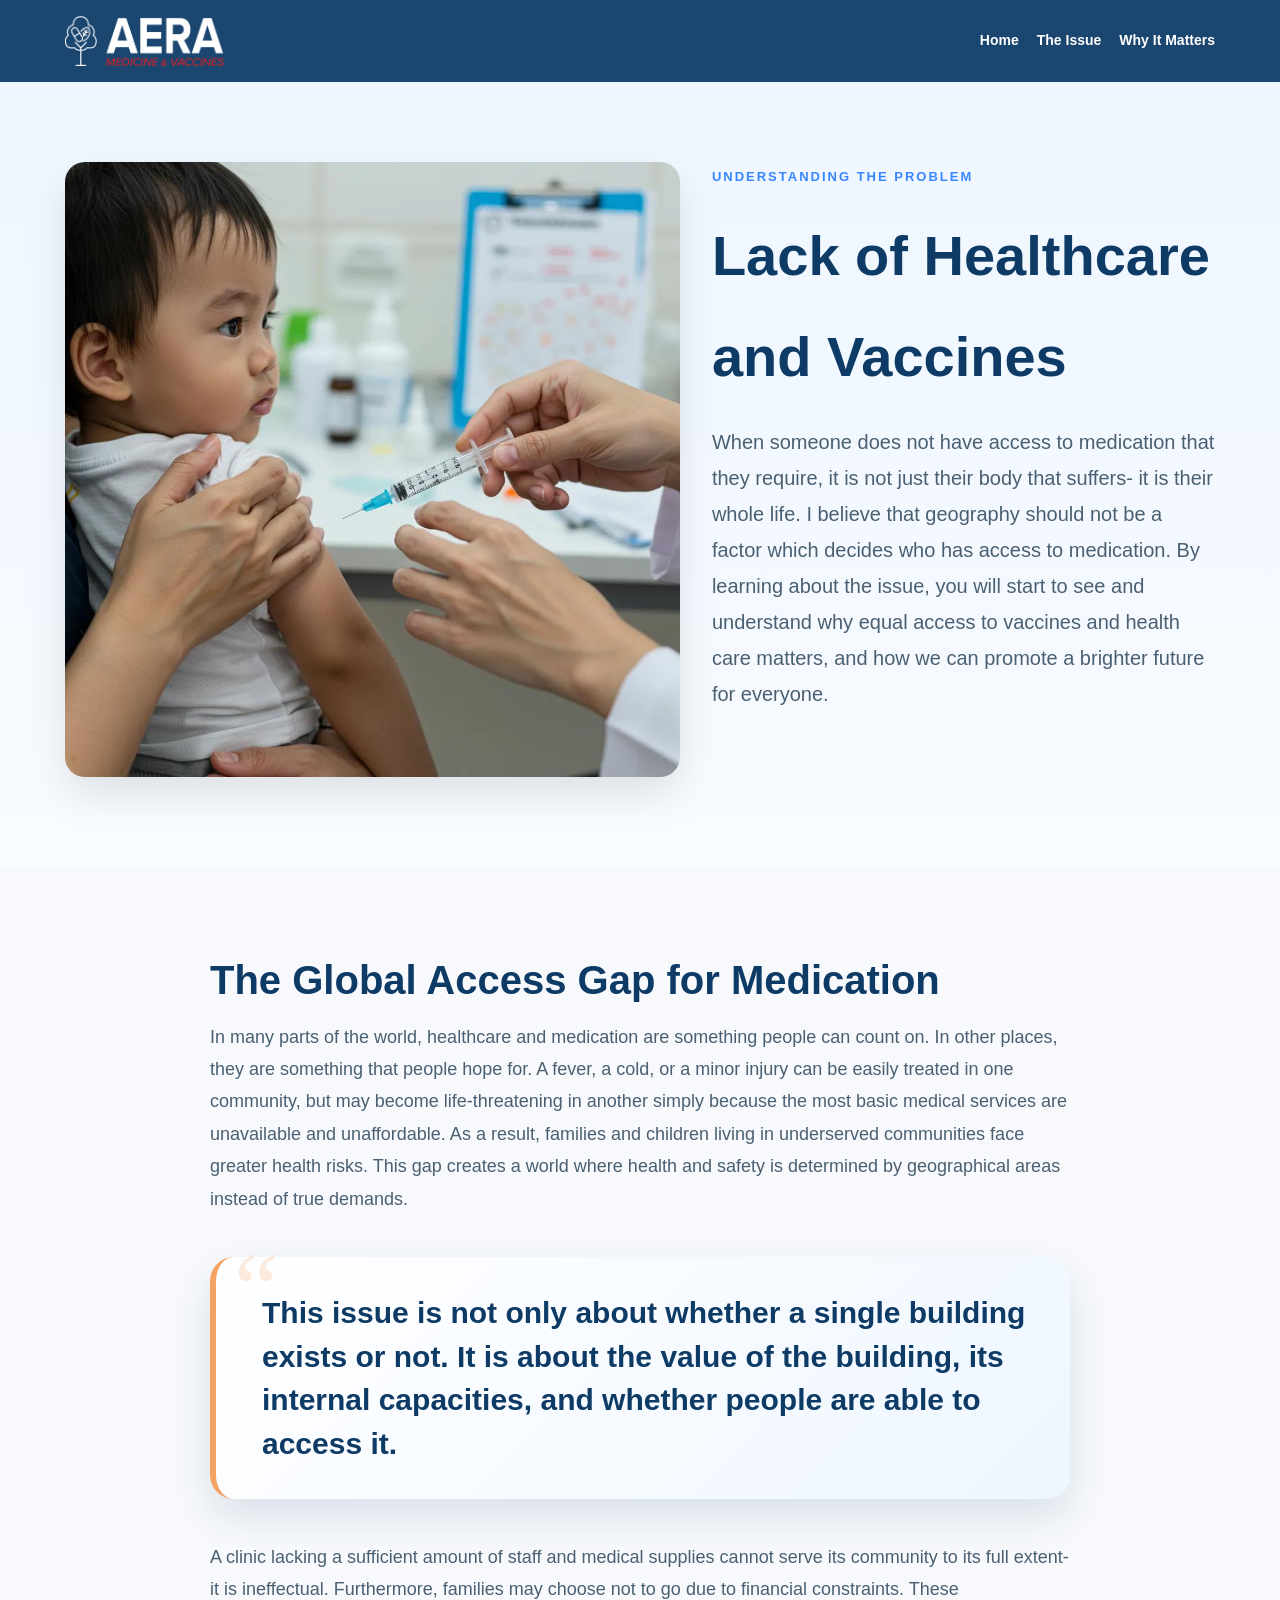
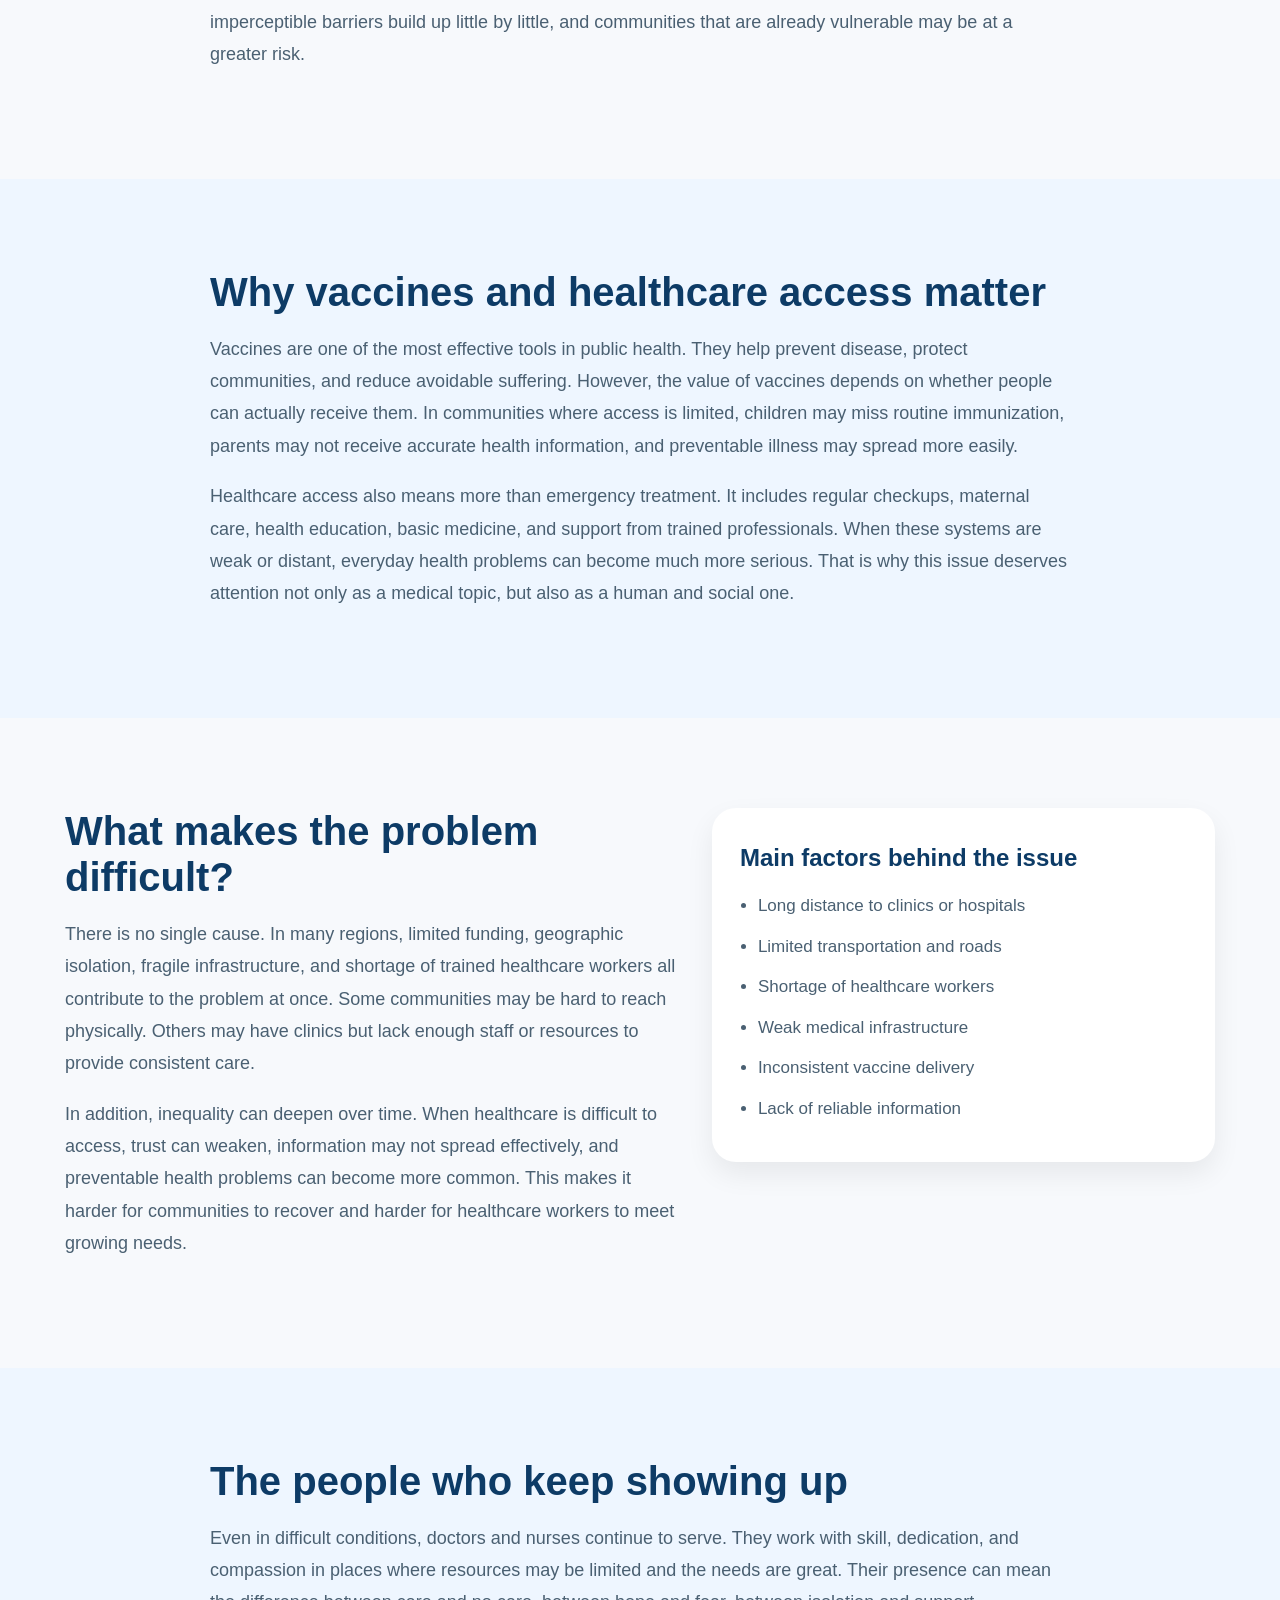
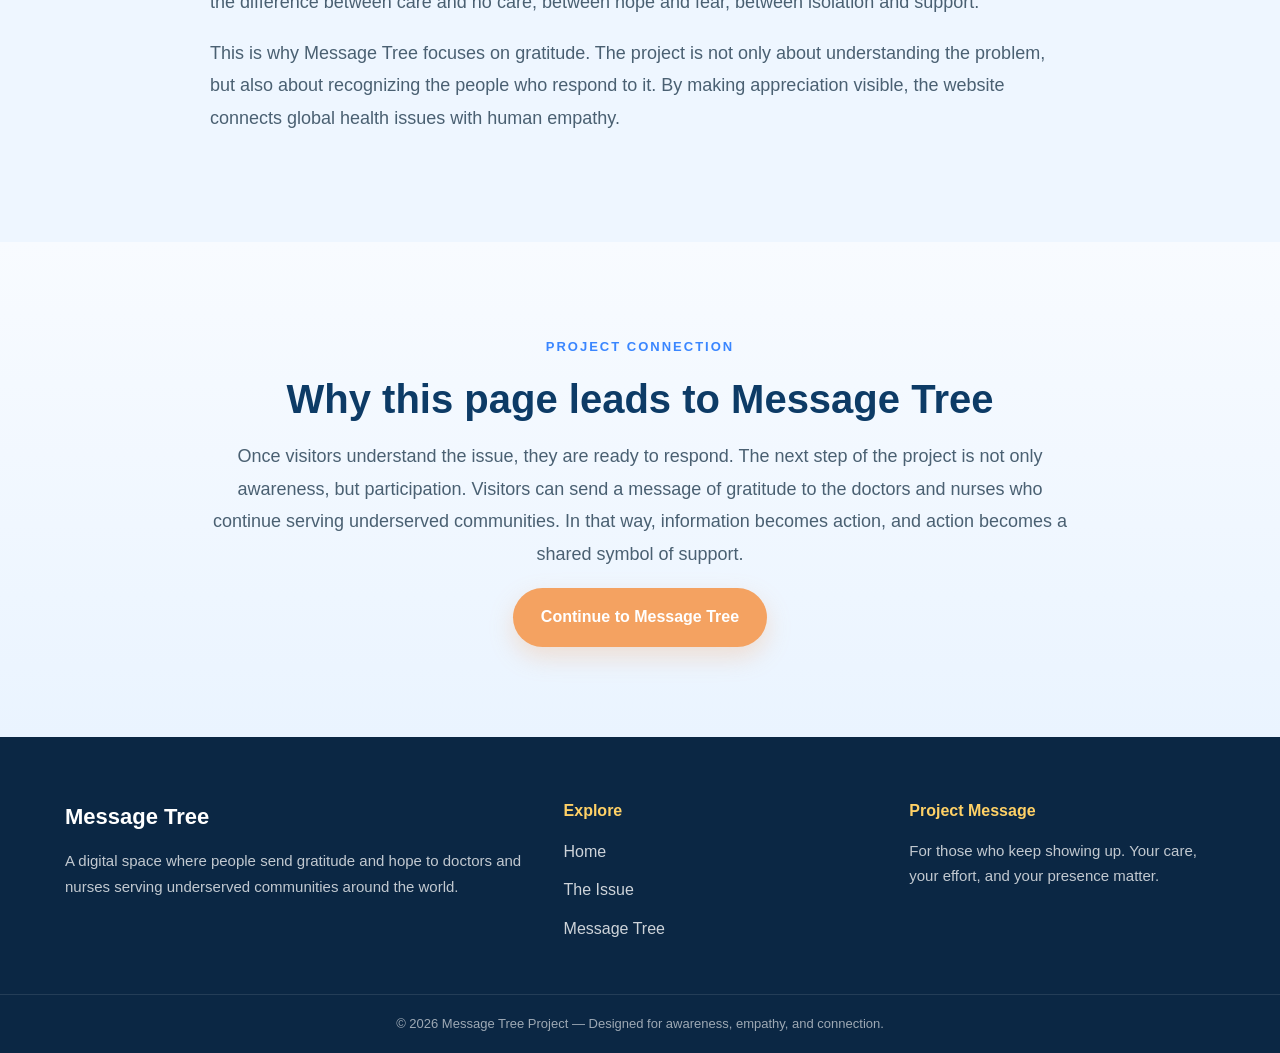
==== commit 84afb3f3: "issue.html" ====
--- a/issue.html
+++ b/issue.html
@@ -58,7 +58,7 @@
     </blockquote>
 
     <p>
-      This issue is not only about whether a single building exists or not. It is about the value of the building, its internal capacities, and whether people are able to access it. A clinic lacking a sufficient amount of staff and medical supplies cannot serve its community to its full extent- it is ineffectual. Furthermore, families may choose not to go due to financial constraints. These imperceptible barriers build up little by little, and communities that are already vulnerable may be at a greater risk.
+      A clinic lacking a sufficient amount of staff and medical supplies cannot serve its community to its full extent- it is ineffectual. Furthermore, families may choose not to go due to financial constraints. These imperceptible barriers build up little by little, and communities that are already vulnerable may be at a greater risk.
     </p>
     </div>
   </section>
@@ -190,4 +190,4 @@
 </footer>
 
 </body>
-</html>+</html>
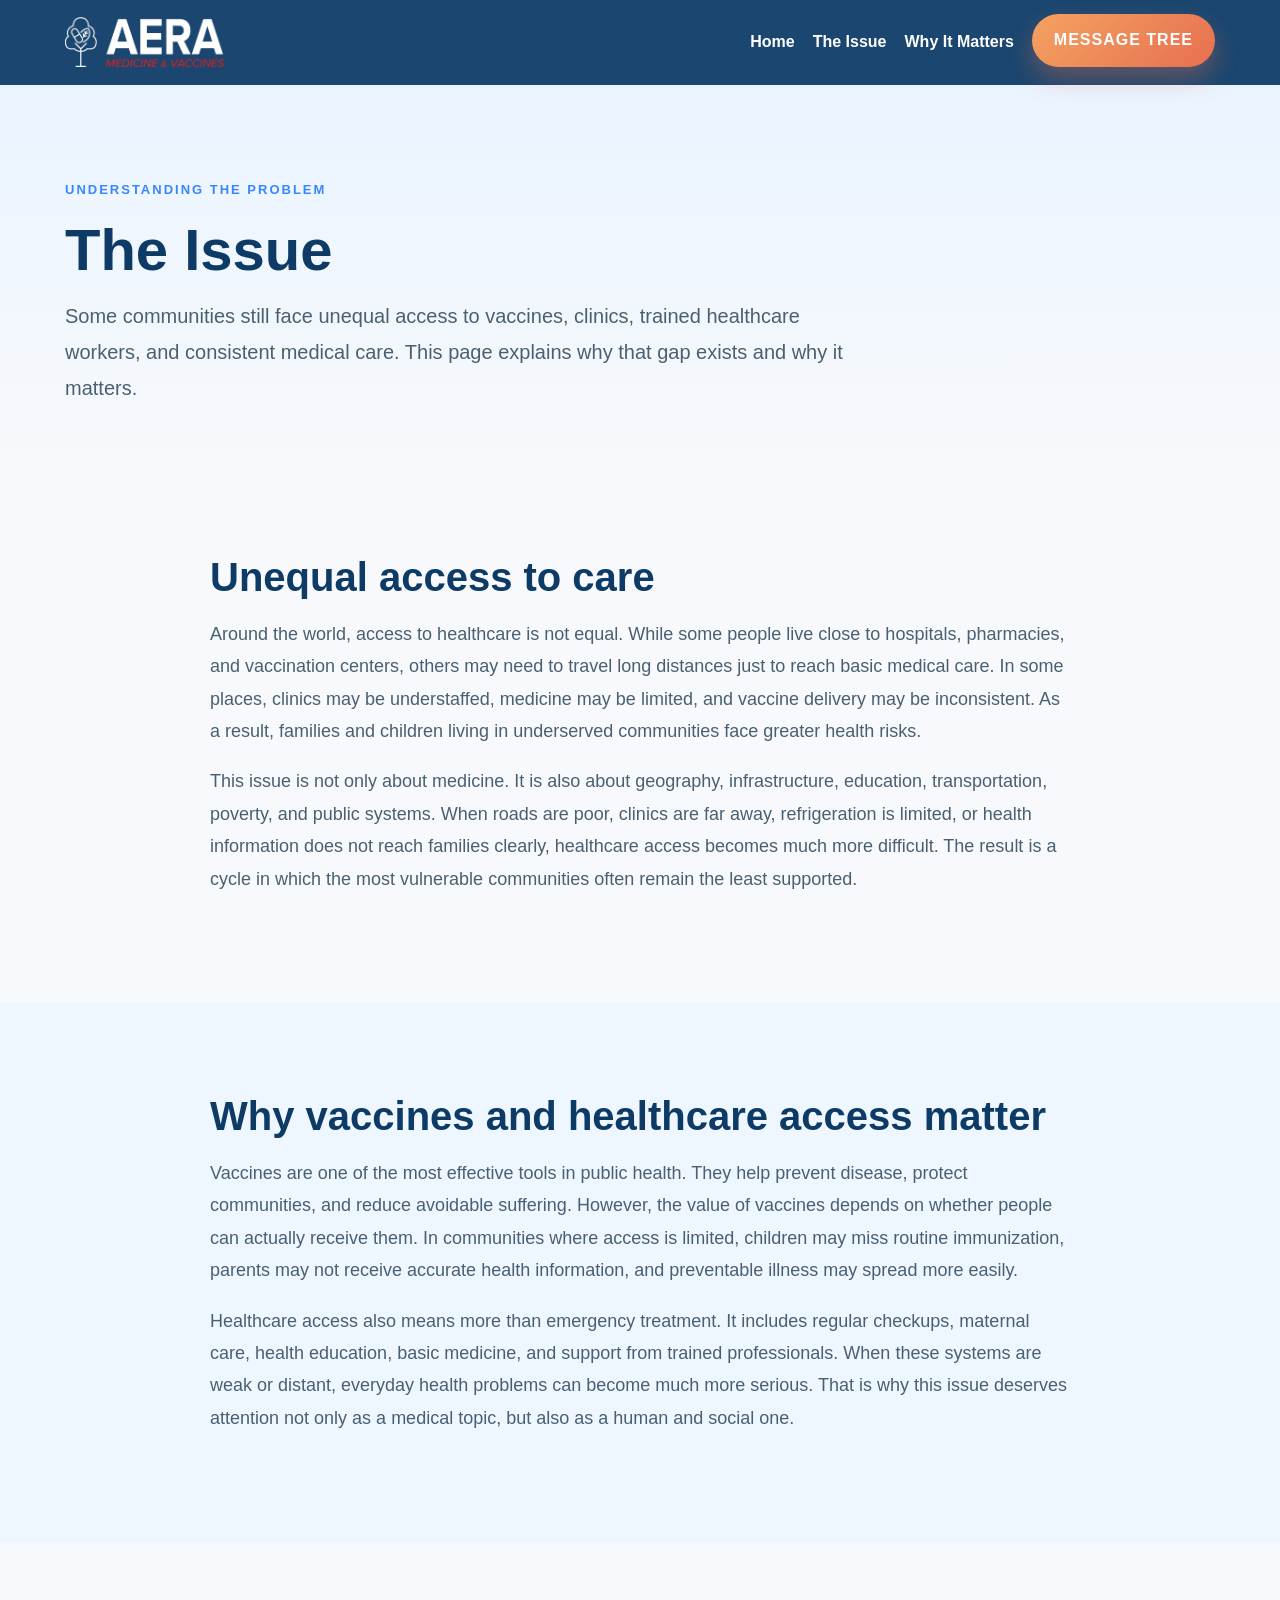
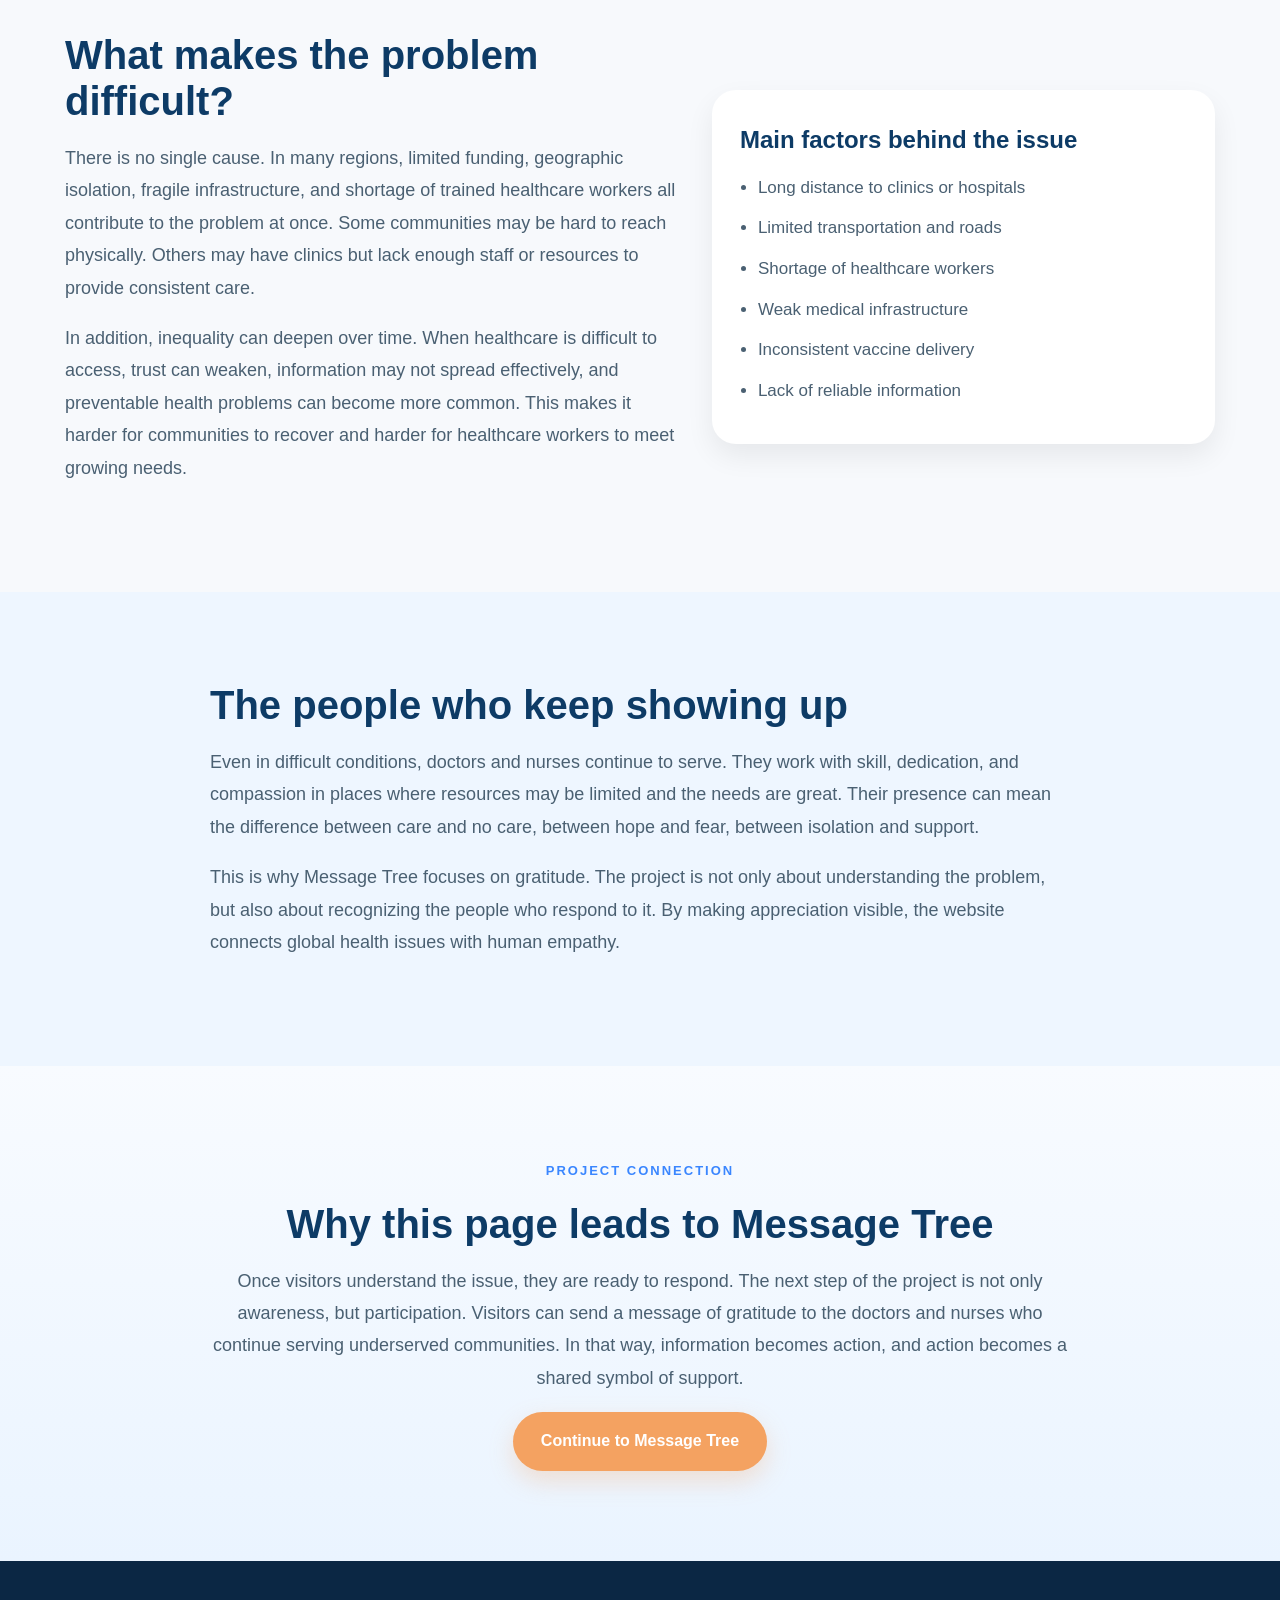
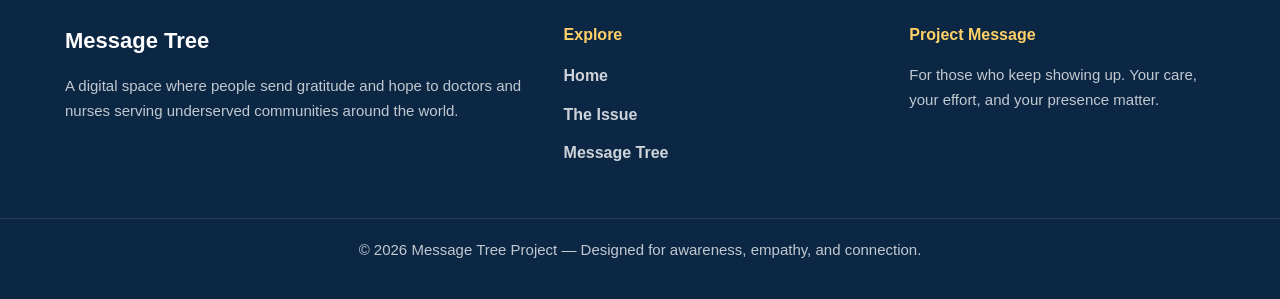
==== commit 68c3d762: "Add files via upload" ====
--- a/issue.html
+++ b/issue.html
@@ -17,49 +17,42 @@
         <a href="index.html">Home</a>
         <a href="issue.html">The Issue</a>
         <a href="why.html">Why It Matters</a>
+        <a class="menubold" href="message.html">MESSAGE TREE</a>
       </div>
     </div>
   </nav>
 
-  <header>
-   <div class="issue-hero">
-  <div class="container two-column">
-
-    <!-- LEFT: Image -->
-    <div class="issue-image">
-      <img src="img1.jpg" alt="Healthcare access" />
-    </div>
-
-    <!-- RIGHT: Text -->
-    <div class="issue-text">
+  <header class="page-header">
+    <div class="container">
       <div class="eyebrow">Understanding the Problem</div>
-      <h1>Lack of Healthcare and Vaccines</h1>
+      <h1>The Issue</h1>
       <p class="page-subtitle">
-        When someone does not have access to medication that they require, it is not just their body that suffers- it is their whole life. I believe that geography should not be a factor which decides who has access to medication. By learning about the issue, you will start to see and understand why equal access to vaccines and health care matters, and how we can promote a brighter future for everyone.
+        Some communities still face unequal access to vaccines, clinics,
+        trained healthcare workers, and consistent medical care. This page
+        explains why that gap exists and why it matters.
       </p>
     </div>
-
-  </div>
-</div>
   </header>
 
   <section class="content-section">
     <div class="container narrow">
-      <h2>The Global Access Gap for Medication</h2>
-    <p>
-      In many parts of the world, healthcare and medication are something people can count on. In other places, they are something that people hope for. A fever, a cold, or a minor injury can be easily treated in one community, but may become life-threatening in another simply because the most basic medical services are unavailable and unaffordable. As a result, families and children living in underserved communities face greater health risks. This gap creates a world where health and safety is determined by geographical areas instead of true demands. 
-    </p>
-
-      <blockquote class="pull-quote">
-      <span class="quote-mark">“</span>
+      <h2>Unequal access to care</h2>
       <p>
-        This issue is not only about whether a single building exists or not. It is about the value of the building, its internal capacities, and whether people are able to access it. 
+        Around the world, access to healthcare is not equal. While some people
+        live close to hospitals, pharmacies, and vaccination centers, others
+        may need to travel long distances just to reach basic medical care.
+        In some places, clinics may be understaffed, medicine may be limited,
+        and vaccine delivery may be inconsistent. As a result, families and
+        children living in underserved communities face greater health risks.
       </p>
-    </blockquote>
-
-    <p>
-      A clinic lacking a sufficient amount of staff and medical supplies cannot serve its community to its full extent- it is ineffectual. Furthermore, families may choose not to go due to financial constraints. These imperceptible barriers build up little by little, and communities that are already vulnerable may be at a greater risk.
-    </p>
+      <p>
+        This issue is not only about medicine. It is also about geography,
+        infrastructure, education, transportation, poverty, and public systems.
+        When roads are poor, clinics are far away, refrigeration is limited,
+        or health information does not reach families clearly, healthcare
+        access becomes much more difficult. The result is a cycle in which the
+        most vulnerable communities often remain the least supported.
+      </p>
     </div>
   </section>
 
@@ -190,4 +183,4 @@
 </footer>
 
 </body>
-</html>
+</html>
--- a/style.css
+++ b/style.css
@@ -16,7 +16,11 @@
 }
 
 a {
+  color: white;
   text-decoration: none;
+  font-weight: 600;
+  transition: 0.3s ease;
+
 }
 
 .container {
@@ -52,47 +56,57 @@
 
 .logo {
   color: white;
+  height: 50px;
+  width: auto;
   font-size: 22px;
   font-weight: bold;
-}
-
-.logo-img {
-  height: 50px;
-  display: block;
 }
 
 .nav-links {
   display: flex;
-  flex-wrap: wrap;
+  align-items: center;
   gap: 18px;
 }
 
 .nav-links a {
   color: white;
-  font-size: 14px;
-  font-weight: bold;
-  transition: 0.3s;
-}
-
+  text-decoration: none;
+  font-weight: 600;
+  transition: 0.3s ease;
+}
+
+/* normal menu hover */
 .nav-links a:hover {
-  color: #ffd166;
-}
-
-/* HERO / PAGE HEADER */
+  opacity: 0.8;
+}
+
+/* POPPED OUT MENU */
+.menubold {
+  background: linear-gradient(135deg, #f4a261, #e76f51);
+  padding: 12px 22px;
+  border-radius: 999px;
+  color: white !important;
+  font-weight: bold;
+  letter-spacing: 1px;
+  box-shadow: 0 12px 24px rgba(231,111,81,0.35);
+  transform: translateY(-2px);
+  transition: 0.3s ease;
+}
+
+/* hover effect */
+.menubold:hover {
+  transform: translateY(-5px) scale(1.04);
+  box-shadow: 0 18px 34px rgba(231,111,81,0.45);
+}
+
+/* HERO */
 .hero {
   position: relative;
   min-height: 100vh;
   background:
-    linear-gradient(
-      to bottom,
-      rgba(13,59,102,0.6) 0%,
-      rgba(13,59,102,0.4) 40%,
-      rgba(238,246,255,0.85) 85%,
-      #eef6ff 100%
-    ),
+    linear-gradient(to bottom, rgba(13,59,102,0.58), rgba(13,59,102,0.84)),
     url("https://images.unsplash.com/photo-1501004318641-b39e6451bec6?auto=format&fit=crop&w=1600&q=80")
     center/cover no-repeat;
-
   display: flex;
   align-items: center;
   text-align: center;
@@ -157,28 +171,6 @@
   color: rgba(255,255,255,0.8);
 }
 
-.page-header {
-  padding: 90px 0 40px;
-  background: linear-gradient(to bottom, #eaf4ff, #f7f9fc);
-}
-
-.page-header h1 {
-  font-size: 58px;
-  line-height: 1.08;
-  color: #0d3b66;
-  margin-bottom: 16px;
-}
-
-.page-subtitle {
-  font-size: 20px;
-  color: #4a6072;
-  max-width: 780px;
-}
-
-.why-hero {
-  background: linear-gradient(to bottom, #eaf4ff, #f7f9fc);
-}
-
 /* BUTTONS */
 .btn {
   display: inline-block;
@@ -209,82 +201,26 @@
   background: rgba(255,255,255,0.2);
 }
 
-
-.issue-hero {
-  padding: 80px 0;
-  background: linear-gradient(to bottom, #eef6ff, #f8fbff);
-}
-
-.two-column {
-  display: grid;
-  grid-template-columns: 1fr 1fr;
-  gap: 50px;
-  align-items: center;
-}
-
-/* IMAGE */
-.issue-image img {
-  width: 100%;
-  border-radius: 20px;
-  box-shadow: 0 18px 40px rgba(0,0,0,0.1);
-}
-
-/* TEXT */
-.issue-text h1 {
-  font-size: 56px;
+/* PAGE HEADER */
+.page-header {
+  padding: 90px 0 40px;
+  background: linear-gradient(to bottom, #eaf4ff, #f7f9fc);
+}
+
+.page-header h1 {
+  font-size: 58px;
+  line-height: 1.08;
   color: #0d3b66;
   margin-bottom: 16px;
 }
 
-.issue-text .page-subtitle {
+.page-subtitle {
   font-size: 20px;
   color: #4a6072;
-}
-
-
-/*Quotation*/
-
-.pull-quote {
-  position: relative;
-  margin: 42px 0;
-  padding: 34px 38px 34px 46px;
-  background: linear-gradient(135deg, #ffffff, #eef6ff);
-  border-left: 6px solid #f4a261;
-  border-radius: 24px;
-  box-shadow: 0 18px 40px rgba(13, 59, 102, 0.12);
-}
-
-.pull-quote p {
-  position: relative;
-  z-index: 2;
-  margin: 0;
-  font-size: 30px;
-  line-height: 1.45;
-  font-weight: bold;
-  color: #0d3b66;
-}
-
-.quote-mark {
-  position: absolute;
-  top: -18px;
-  left: 18px;
-  font-size: 100px;
-  line-height: 1;
-  color: rgba(244, 162, 97, 0.22);
-  font-family: Georgia, serif;
-}
-
-@media (max-width: 900px) {
-  .pull-quote {
-    padding: 28px;
-  }
-
-  .pull-quote p {
-    font-size: 24px;
-  }
-}
-
-/* BASIC SECTIONS */
+  max-width: 780px;
+}
+
+/* SECTIONS */
 section {
   padding: 90px 0;
 }
@@ -305,12 +241,14 @@
 .section-text {
   max-width: 1150px;
   margin-bottom: 28px;
+  text-align: center;
 }
 
 .alt-bg {
   background: #eef6ff;
 }
 
+/* LAYOUTS */
 .two-column {
   display: grid;
   grid-template-columns: 1.1fr 0.9fr;
@@ -318,6 +256,11 @@
   align-items: start;
 }
 
+.issue-grid {
+  align-items: center;
+}
+
+/* CARDS */
 .info-card {
   background: white;
   border-radius: 24px;
@@ -341,6 +284,7 @@
   font-size: 17px;
 }
 
+/* PREVIEW */
 .preview-section {
   background: linear-gradient(to bottom, #eef6ff, #f8fbff);
   text-align: center;
@@ -348,6 +292,626 @@
 
 .closing-section {
   background: linear-gradient(to bottom, #f8fbff, #eaf4ff);
+}
+
+
+/* MESSAGE HERO */
+
+.message-hero {
+  padding: 130px 20px 90px;
+  text-align: center;
+  background:
+    linear-gradient(
+      to bottom,
+      rgba(13,59,102,0.65),
+      rgba(238,246,255,0.96)
+    ),
+    url("https://images.unsplash.com/photo-1505751172876-fa1923c5c528?auto=format&fit=crop&w=1600&q=80")
+    center/cover no-repeat;
+}
+
+.message-hero-content {
+  max-width: 820px;
+  margin: 0 auto;
+}
+
+.message-hero h1 {
+  font-size: 72px;
+  color: white;
+  margin-bottom: 18px;
+}
+
+.message-hero p {
+  font-size: 22px;
+  color: rgba(255,255,255,0.92);
+}
+
+/* TREE LAYOUT */
+
+.message-tree-layout {
+  width: min(1200px, 92%);
+  margin: 0 auto;
+  padding: 80px 0;
+  display: grid;
+  grid-template-columns: 1.2fr 0.8fr;
+  gap: 40px;
+  align-items: center;
+}
+
+.tree-visual-area {
+  position: relative;
+  min-height: 700px;
+  background: radial-gradient(circle at center, #ffffff, #eaf7ef);
+  border-radius: 34px;
+  overflow: hidden;
+  box-shadow: 0 24px 60px rgba(0,0,0,0.1);
+  display: flex;
+  align-items: center;
+  justify-content: center;
+}
+
+.message-tree-image {
+  max-width: 76%;
+  max-height: 580px;
+  object-fit: contain;
+  z-index: 2;
+  animation: treeBreath 5s ease-in-out infinite;
+}
+
+.message-leaves-layer {
+  position: absolute;
+  inset: 0;
+  z-index: 3;
+}
+
+.message-leaf {
+  position: absolute;
+  max-width: 160px;
+  padding: 12px 16px;
+  background: linear-gradient(135deg, #43aa8b, #2d8a57);
+  color: white;
+  border-radius: 50px 50px 50px 12px;
+  font-size: 14px;
+  line-height: 1.5;
+  box-shadow: 0 12px 24px rgba(0,0,0,0.15);
+  animation: leafFloat 4s ease-in-out infinite;
+  transition: 0.3s ease;
+}
+
+.message-leaf:hover {
+  transform: scale(1.1);
+  background: linear-gradient(135deg, #f4a261, #e76f51);
+  z-index: 10;
+}
+
+.message-leaf span {
+  display: block;
+}
+
+/* LEAF POSITIONS */
+
+.leaf-1 { top: 18%; left: 24%; }
+.leaf-2 { top: 22%; right: 18%; }
+.leaf-3 { top: 38%; left: 16%; }
+.leaf-4 { top: 40%; right: 18%; }
+.leaf-5 { top: 56%; left: 28%; }
+.leaf-6 { top: 58%; right: 28%; }
+.leaf-7 { top: 28%; left: 44%; }
+.leaf-8 { top: 46%; left: 44%; }
+.leaf-9 { top: 64%; left: 44%; }
+.leaf-10 { top: 30%; right: 36%; }
+
+/* MESSAGE PANEL */
+
+.message-form-panel {
+  background: white;
+  padding: 40px;
+  border-radius: 32px;
+  box-shadow: 0 20px 50px rgba(0,0,0,0.1);
+}
+
+.message-form-panel h2 {
+  font-size: 42px;
+  color: #0d3b66;
+  margin-bottom: 14px;
+}
+
+.message-form-panel p {
+  color: #4a6072;
+  line-height: 1.8;
+  margin-bottom: 24px;
+}
+
+textarea {
+  width: 100%;
+  height: 150px;
+  border: 1px solid #d7e3ef;
+  border-radius: 20px;
+  padding: 18px;
+  font-size: 16px;
+  resize: none;
+  font-family: Arial, sans-serif;
+}
+
+textarea:focus {
+  outline: none;
+  border-color: #43aa8b;
+  box-shadow: 0 0 0 4px rgba(67,170,139,0.14);
+}
+
+button {
+  width: 100%;
+  margin-top: 18px;
+  border: none;
+  padding: 16px;
+  border-radius: 999px;
+  background: linear-gradient(135deg, #f4a261, #e76f51);
+  color: white;
+  font-size: 16px;
+  font-weight: bold;
+  cursor: pointer;
+}
+
+button:hover {
+  transform: translateY(-3px);
+}
+
+/* COUNTER */
+
+.leaf-counter {
+  margin-top: 22px;
+  padding: 14px;
+  border-radius: 14px;
+  background: #eef6ff;
+  color: #0d3b66;
+  font-weight: bold;
+  text-align: center;
+}
+
+/* ANIMATIONS */
+
+@keyframes leafFloat {
+  0% { transform: translateY(0); }
+  50% { transform: translateY(-10px); }
+  100% { transform: translateY(0); }
+}
+
+@keyframes treeBreath {
+  0% { transform: scale(1); }
+  50% { transform: scale(1.025); }
+  100% { transform: scale(1); }
+}
+
+/* RESPONSIVE */
+
+@media (max-width: 900px) {
+  .message-tree-layout {
+    grid-template-columns: 1fr;
+  }
+
+  .message-hero h1 {
+    font-size: 52px;
+  }
+
+  .tree-visual-area {
+    min-height: 520px;
+  }
+
+  .message-tree-image {
+    max-width: 90%;
+  }
+
+  .message-leaf {
+    max-width: 120px;
+    font-size: 12px;
+  }
+}
+
+
+/* RESPONSIVE */
+@media (max-width: 900px) {
+  .two-column {
+    grid-template-columns: 1fr;
+  }
+
+  .hero h1,
+  .page-header h1 {
+    font-size: 42px;
+  }
+
+  .hero p,
+  .page-subtitle,
+  p {
+    font-size: 17px;
+  }
+
+  h2 {
+    font-size: 32px;
+  }
+
+  .nav-inner {
+    flex-direction: column;
+    align-items: flex-start;
+  }
+}
+
+.footer {
+  background: #0b2744;
+  color: rgba(255,255,255,0.85);
+  padding-top: 60px;
+}
+
+.footer-grid {
+  display: grid;
+  grid-template-columns: 1.5fr 1fr 1fr;
+  gap: 40px;
+  padding-bottom: 40px;
+}
+
+.footer h3 {
+  font-size: 22px;
+  margin-bottom: 12px;
+  color: white;
+}
+
+.footer h4 {
+  font-size: 16px;
+  margin-bottom: 12px;
+  color: #ffd166;
+}
+
+.footer p {
+  font-size: 15px;
+  line-height: 1.7;
+  color: rgba(255,255,255,0.75);
+}
+
+.footer-links ul {
+  list-style: none;
+}
+
+.footer-links li {
+  margin-bottom: 10px;
+}
+
+.footer-links a {
+  color: rgba(255,255,255,0.8);
+  text-decoration: none;
+  transition: 0.3s;
+}
+
+.footer-links a:hover {
+  color: #ffd166;
+}
+
+.footer-bottom {
+  border-top: 1px solid rgba(255,255,255,0.1);
+  text-align: center;
+  padding: 18px 0;
+  font-size: 13px;
+  color: rgba(255,255,255,0.6);
+}
+
+/* WHY PAGE */
+.why-header {
+  background: linear-gradient(to bottom, #eaf4ff, #f7f9fc);
+}
+
+.map-tabs-section {
+  background: linear-gradient(to bottom, #eef6ff, #f8fbff);
+  padding: 90px 0;
+}
+
+.tabs {
+  display: flex;
+  gap: 14px;
+  flex-wrap: wrap;
+  margin-bottom: 28px;
+}
+
+.tab-button {
+  border: none;
+  padding: 14px 24px;
+  border-radius: 999px;
+  background: white;
+  color: #0d3b66;
+  font-weight: bold;
+  cursor: pointer;
+  box-shadow: 0 8px 18px rgba(0,0,0,0.07);
+  transition: 0.3s;
+}
+
+.tab-button:hover {
+  transform: translateY(-2px);
+}
+
+.tab-button.active {
+  background: #0d3b66;
+  color: white;
+}
+
+.tab-content {
+  display: none;
+}
+
+.tab-content.active {
+  display: block;
+}
+
+.map-layout {
+  display: grid;
+  grid-template-columns: 1.3fr 0.7fr;
+  gap: 28px;
+  align-items: stretch;
+}
+
+.map-card {
+  position: relative;
+  background: white;
+  border-radius: 28px;
+  padding: 24px;
+  box-shadow: 0 14px 34px rgba(0,0,0,0.08);
+}
+
+.map-label {
+  position: absolute;
+  top: 42px;
+  left: 42px;
+  z-index: 5;
+  background: rgba(255,255,255,0.94);
+  color: #0d3b66;
+  font-size: 13px;
+  font-weight: bold;
+  padding: 10px 14px;
+  border-radius: 999px;
+  box-shadow: 0 8px 18px rgba(0,0,0,0.08);
+}
+
+.world-map {
+  position: relative;
+  height: 540px;
+  border-radius: 22px;
+  background:
+    url("https://upload.wikimedia.org/wikipedia/commons/8/80/World_map_-_low_resolution.svg")
+    center/92% no-repeat,
+    linear-gradient(to bottom, #ffffff, #f8fbff);
+  overflow: hidden;
+  border: 1px solid #e8f0f8;
+}
+
+.map-marker {
+  position: absolute;
+  width: 18px;
+  height: 18px;
+  border-radius: 50%;
+  border: 3px solid white;
+  box-shadow: 0 0 0 12px rgba(0,0,0,0.06);
+}
+
+.map-marker.red {
+  background: #e76f51;
+}
+
+.map-marker.orange {
+  background: #f4a261;
+}
+
+.map-marker.blue {
+  background: #3a86ff;
+}
+
+.map-marker.green {
+  background: #43aa8b;
+}
+
+.nigeria { top: 50%; left: 46%; }
+.india { top: 46%; left: 67%; }
+.pakistan { top: 43%; left: 63%; }
+.ethiopia { top: 53%; left: 54%; }
+.somalia { top: 55%; left: 57%; }
+.drc { top: 58%; left: 49%; }
+.angola { top: 63%; left: 47%; }
+
+.map-info-panel {
+  background: white;
+  border-radius: 28px;
+  padding: 30px;
+  box-shadow: 0 14px 34px rgba(0,0,0,0.08);
+}
+
+.map-info-panel h3 {
+  color: #0d3b66;
+  font-size: 28px;
+  margin-bottom: 14px;
+}
+
+.map-info-panel h4 {
+  color: #0d3b66;
+  font-size: 20px;
+  margin: 24px 0 10px;
+}
+
+.map-info-panel p {
+  font-size: 16px;
+  color: #4a6072;
+  margin-bottom: 12px;
+}
+
+.legend-box {
+  background: #f7fbff;
+  border: 1px solid #e3edf8;
+  border-radius: 18px;
+  padding: 16px;
+  display: grid;
+  gap: 10px;
+  margin-top: 18px;
+}
+
+.legend-box div {
+  display: flex;
+  align-items: center;
+  gap: 10px;
+  color: #4a6072;
+  font-size: 14px;
+  font-weight: bold;
+}
+
+.legend-dot {
+  width: 14px;
+  height: 14px;
+  border-radius: 50%;
+  display: inline-block;
+}
+
+.legend-dot.red {
+  background: #e76f51;
+}
+
+.legend-dot.orange {
+  background: #f4a261;
+}
+
+.legend-dot.blue {
+  background: #3a86ff;
+}
+
+.legend-dot.green {
+  background: #43aa8b;
+}
+
+
+
+@media (max-width: 900px) {
+  .map-layout,
+  .footer-grid {
+    grid-template-columns: 1fr;
+  }
+
+  .world-map {
+    height: 360px;
+    background-size: 96%;
+  }
+
+  .map-label {
+    top: 36px;
+    left: 36px;
+  }
+
+  .map-marker {
+    width: 14px;
+    height: 14px;
+    border-width: 2px;
+  }
+
+  .logo-img {
+  height: 50px;
+  display: block;
+}
+
+.comparison-page {
+  padding: 70px 0 100px;
+  background: #f7f9fc;
+}
+
+.why-hero {
+  background: linear-gradient(to bottom, #eaf4ff, #f7f9fc);
+}
+
+.comparison-intro {
+  max-width: 850px;
+  margin-bottom: 45px;
+}
+
+.comparison-intro h2 {
+  font-size: 42px;
+  color: #0d3b66;
+  margin-bottom: 14px;
+}
+
+.comparison-intro p {
+  font-size: 18px;
+  color: #4a6072;
+}
+
+.tabs {
+  display: flex;
+  flex-wrap: wrap;
+  gap: 12px;
+  margin-bottom: 28px;
+}
+
+.tab-button {
+  border: none;
+  padding: 14px 22px;
+  border-radius: 999px;
+  background: white;
+  color: #0d3b66;
+  font-weight: bold;
+  cursor: pointer;
+  box-shadow: 0 8px 18px rgba(0,0,0,0.07);
+  transition: 0.25s ease;
+}
+
+.tab-button:hover {
+  transform: translateY(-2px);
+}
+
+.tab-button.active {
+  background: #0d3b66;
+  color: white;
+}
+
+.tab-panel {
+  display: none;
+}
+
+.tab-panel.active {
+  display: block;
+}
+
+.panel-card {
+  background: white;
+  border-radius: 28px;
+  box-shadow: 0 14px 34px rgba(0,0,0,0.08);
+  padding: 28px;
+}
+
+.panel-head {
+  display: grid;
+  grid-template-columns: 1fr 280px;
+  gap: 24px;
+  margin-bottom: 24px;
+  align-items: start;
+}
+
+.panel-head h2 {
+  font-size: 34px;
+  color: #0d3b66;
+  margin-bottom: 10px;
+}
+
+.panel-head p {
+  font-size: 17px;
+  color: #4a6072;
+}
+
+.summary-box {
+  background: #f7fbff;
+  border: 1px solid #e3edf8;
+  border-radius: 20px;
+  padding: 18px;
+}
+
+.summary-box h3 {
+  font-size: 16px;
+  color: #0d3b66;
+  margin-bottom: 8px;
+}
+
+.summary-box p {
+  font-size: 15px;
+  color: #4a6072;
+  margin: 0;
 }
 
 /* COMPARISON PAGE */
@@ -625,109 +1189,305 @@
   }
 }
 
-/* FOOTER */
-.footer {
-  background: #0b2744;
-  color: rgba(255,255,255,0.85);
-  padding-top: 60px;
-}
-
-.footer-grid {
+/* MESSAGE TREE HERO */
+
+.message-hero {
+  padding: 130px 20px 90px;
+  text-align: center;
+  background:
+    linear-gradient(
+      to bottom,
+      rgba(13,59,102,0.65),
+      rgba(238,246,255,0.96)
+    ),
+    url("https://images.unsplash.com/photo-1505751172876-fa1923c5c528?auto=format&fit=crop&w=1600&q=80")
+    center/cover no-repeat;
+}
+
+.message-hero-content {
+  max-width: 820px;
+  margin: 0 auto;
+}
+
+.message-hero h1 {
+  font-size: 72px;
+  color: white;
+  margin-bottom: 18px;
+}
+
+.message-hero p {
+  font-size: 22px;
+  line-height: 1.7;
+  color: rgba(255,255,255,0.92);
+}
+
+/* MESSAGE TREE MAIN LAYOUT */
+
+.message-tree-layout {
+  width: min(1200px, 92%);
+  margin: 0 auto;
+  padding: 80px 0;
   display: grid;
-  grid-template-columns: 1.5fr 1fr 1fr;
+  grid-template-columns: 1.2fr 0.8fr;
   gap: 40px;
-  padding-bottom: 40px;
-}
-
-.footer h3 {
-  font-size: 22px;
-  margin-bottom: 12px;
-  color: white;
-}
-
-.footer h4 {
+  align-items: center;
+}
+
+/* TREE VISUAL AREA */
+
+.tree-visual-area {
+  position: relative;
+  min-height: 700px;
+  background: radial-gradient(circle at center, #ffffff, #eaf7ef);
+  border-radius: 34px;
+  overflow: hidden;
+  box-shadow: 0 24px 60px rgba(0,0,0,0.1);
+
+  display: flex;
+  align-items: center;
+  justify-content: center;
+}
+
+.tree-visual-area::before,
+.tree-visual-area::after {
+  content: "";
+  position: absolute;
+  border-radius: 50%;
+  background: rgba(67,170,139,0.12);
+  z-index: 0;
+}
+
+.tree-visual-area::before {
+  width: 360px;
+  height: 360px;
+  top: 60px;
+  left: 60px;
+}
+
+.tree-visual-area::after {
+  width: 260px;
+  height: 260px;
+  bottom: 70px;
+  right: 80px;
+}
+
+.message-tree-image {
+  max-width: 76%;
+  max-height: 580px;
+  object-fit: contain;
+  position: relative;
+  z-index: 2;
+  animation: treeBreath 5s ease-in-out infinite;
+}
+
+/* LEAVES */
+
+.message-leaves-layer {
+  position: absolute;
+  inset: 0;
+  z-index: 3;
+}
+
+.message-leaf {
+  position: absolute;
+  max-width: 160px;
+  padding: 12px 16px;
+  background: linear-gradient(135deg, #43aa8b, #2d8a57);
+  color: white;
+  border-radius: 50px 50px 50px 12px;
+  font-size: 14px;
+  line-height: 1.5;
+  box-shadow: 0 12px 24px rgba(0,0,0,0.15);
+  animation: leafFloat 4s ease-in-out infinite;
+  transition: 0.3s ease;
+  cursor: pointer;
+}
+
+.message-leaf:hover {
+  transform: scale(1.1);
+  background: linear-gradient(135deg, #f4a261, #e76f51);
+  z-index: 10;
+}
+
+.message-leaf span {
+  display: block;
+}
+
+/* LEAF POSITIONS */
+
+.leaf-1 { top: 18%; left: 24%; animation-delay: 0s; }
+.leaf-2 { top: 22%; right: 18%; animation-delay: 0.5s; }
+.leaf-3 { top: 38%; left: 16%; animation-delay: 1s; }
+.leaf-4 { top: 40%; right: 18%; animation-delay: 1.5s; }
+.leaf-5 { top: 56%; left: 28%; animation-delay: 2s; }
+.leaf-6 { top: 58%; right: 28%; animation-delay: 2.5s; }
+.leaf-7 { top: 28%; left: 44%; animation-delay: 3s; }
+.leaf-8 { top: 46%; left: 44%; animation-delay: 3.5s; }
+
+/* MESSAGE FORM PANEL */
+
+.message-form-panel {
+  background: white;
+  padding: 40px;
+  border-radius: 32px;
+  box-shadow: 0 20px 50px rgba(0,0,0,0.1);
+  transition: 0.3s ease;
+}
+
+.message-form-panel:hover {
+  transform: translateY(-4px);
+}
+
+.message-form-panel h2 {
+  font-size: 42px;
+  color: #0d3b66;
+  margin-bottom: 14px;
+}
+
+.message-form-panel p {
+  color: #4a6072;
+  line-height: 1.8;
+  margin-bottom: 24px;
+}
+
+textarea {
+  width: 100%;
+  height: 150px;
+  border: 1px solid #d7e3ef;
+  border-radius: 20px;
+  padding: 18px;
   font-size: 16px;
-  margin-bottom: 12px;
-  color: #ffd166;
-}
-
-.footer p {
-  font-size: 15px;
-  line-height: 1.7;
-  color: rgba(255,255,255,0.75);
-}
-
-.footer-links ul {
-  list-style: none;
-}
-
-.footer-links li {
-  margin-bottom: 10px;
-}
-
-.footer-links a {
-  color: rgba(255,255,255,0.8);
-  transition: 0.3s;
-}
-
-.footer-links a:hover {
-  color: #ffd166;
-}
-
-.footer-bottom {
-  border-top: 1px solid rgba(255,255,255,0.1);
+  resize: none;
+  font-family: Arial, sans-serif;
+}
+
+textarea:focus {
+  outline: none;
+  border-color: #43aa8b;
+  box-shadow: 0 0 0 4px rgba(67,170,139,0.14);
+}
+
+button {
+  width: 100%;
+  margin-top: 18px;
+  border: none;
+  padding: 16px;
+  border-radius: 999px;
+  background: linear-gradient(135deg, #f4a261, #e76f51);
+  color: white;
+  font-size: 16px;
+  font-weight: bold;
+  cursor: pointer;
+  transition: 0.3s ease;
+}
+
+button:hover {
+  transform: translateY(-3px);
+  box-shadow: 0 14px 28px rgba(231,111,81,0.28);
+}
+
+/* COUNTER */
+
+.leaf-counter {
+  margin-top: 22px;
+  padding: 14px;
+  border-radius: 14px;
+  background: #eef6ff;
+  color: #0d3b66;
+  font-weight: bold;
   text-align: center;
-  padding: 18px 0;
-}
-
-.footer-bottom p {
-  font-size: 13px;
-  color: rgba(255,255,255,0.6);
-  margin: 0;
+}
+
+/* QUOTE SECTION */
+
+.gratitude-quote-section {
+  padding: 40px 0 90px;
+}
+
+.featured-quote-card {
+  position: relative;
+  padding: 40px 48px;
+  background: linear-gradient(135deg, #ffffff, #eef6ff);
+  border-left: 6px solid #f4a261;
+  border-radius: 28px;
+  box-shadow: 0 18px 40px rgba(0,0,0,0.08);
+}
+
+.featured-quote-card p {
+  font-size: 30px;
+  line-height: 1.5;
+  font-weight: bold;
+  color: #0d3b66;
+}
+
+.quote-mark {
+  position: absolute;
+  top: -20px;
+  left: 18px;
+  font-size: 100px;
+  color: rgba(244,162,97,0.18);
+}
+
+/* ANIMATION */
+
+@keyframes leafFloat {
+  0% {
+    transform: translateY(0px);
+  }
+
+  50% {
+    transform: translateY(-10px);
+  }
+
+  100% {
+    transform: translateY(0px);
+  }
+}
+
+@keyframes treeBreath {
+  0% {
+    transform: scale(1);
+  }
+
+  50% {
+    transform: scale(1.025);
+  }
+
+  100% {
+    transform: scale(1);
+  }
 }
 
 /* RESPONSIVE */
+
 @media (max-width: 900px) {
-  .two-column,
-  .panel-head,
-  .compare-footer,
-  .footer-grid {
+  .message-tree-layout {
     grid-template-columns: 1fr;
   }
 
-  .hero h1,
-  .page-header h1 {
-    font-size: 42px;
-  }
-
-  .hero p,
-  .page-subtitle,
-  p {
-    font-size: 17px;
-  }
-
-  h2,
-  .comparison-intro h2 {
-    font-size: 32px;
-  }
-
-  .nav-inner {
-    flex-direction: column;
-    align-items: flex-start;
-  }
-
-  .visible-map-box {
-    min-height: 380px;
-    background-size: 96%;
-  }
-
-  .marker {
-    width: 16px;
-    height: 16px;
-    border-width: 3px;
-  }
-
-  .marker span {
-    display: none;
-  }
-}
+  .message-hero h1 {
+    font-size: 52px;
+  }
+
+  .message-form-panel h2 {
+    font-size: 34px;
+  }
+
+  .featured-quote-card p {
+    font-size: 24px;
+  }
+
+  .tree-visual-area {
+    min-height: 520px;
+  }
+
+  .message-tree-image {
+    max-width: 90%;
+  }
+
+  .message-leaf {
+    max-width: 120px;
+    font-size: 12px;
+  }
+}
+
